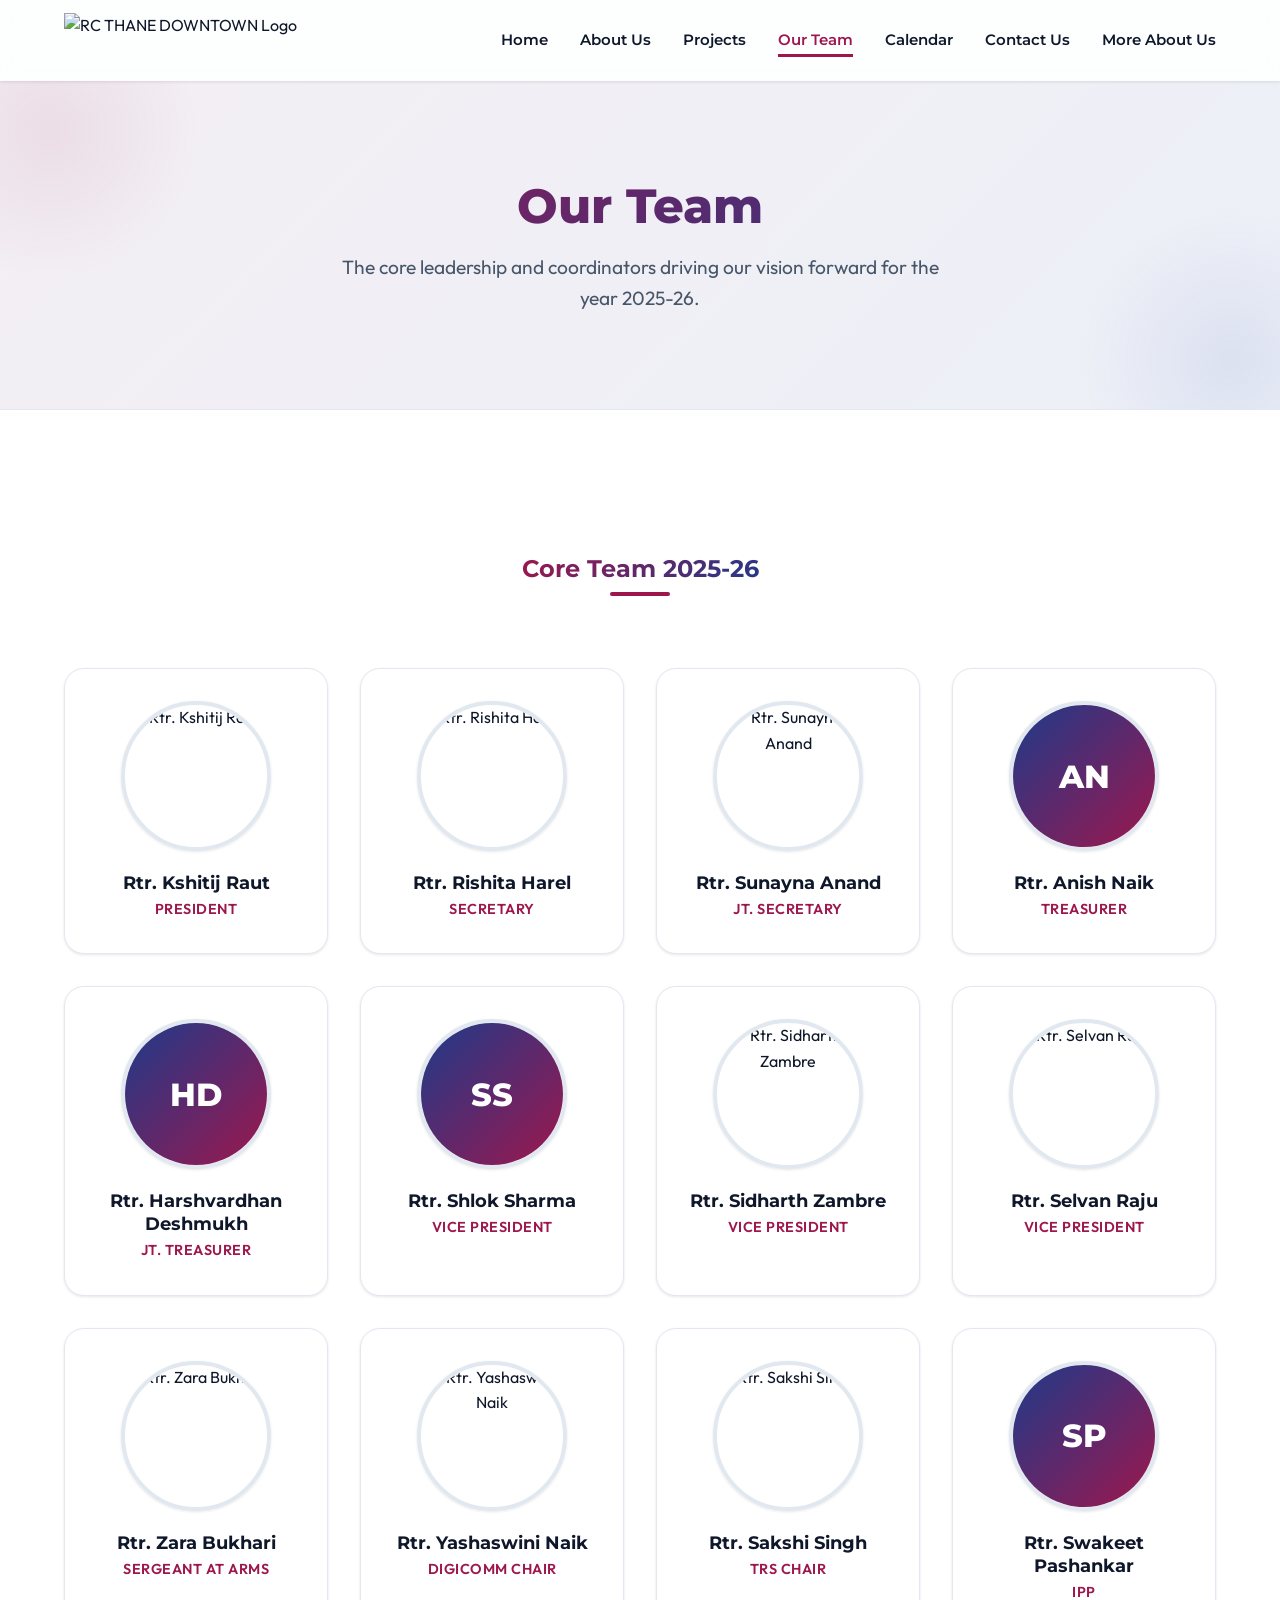
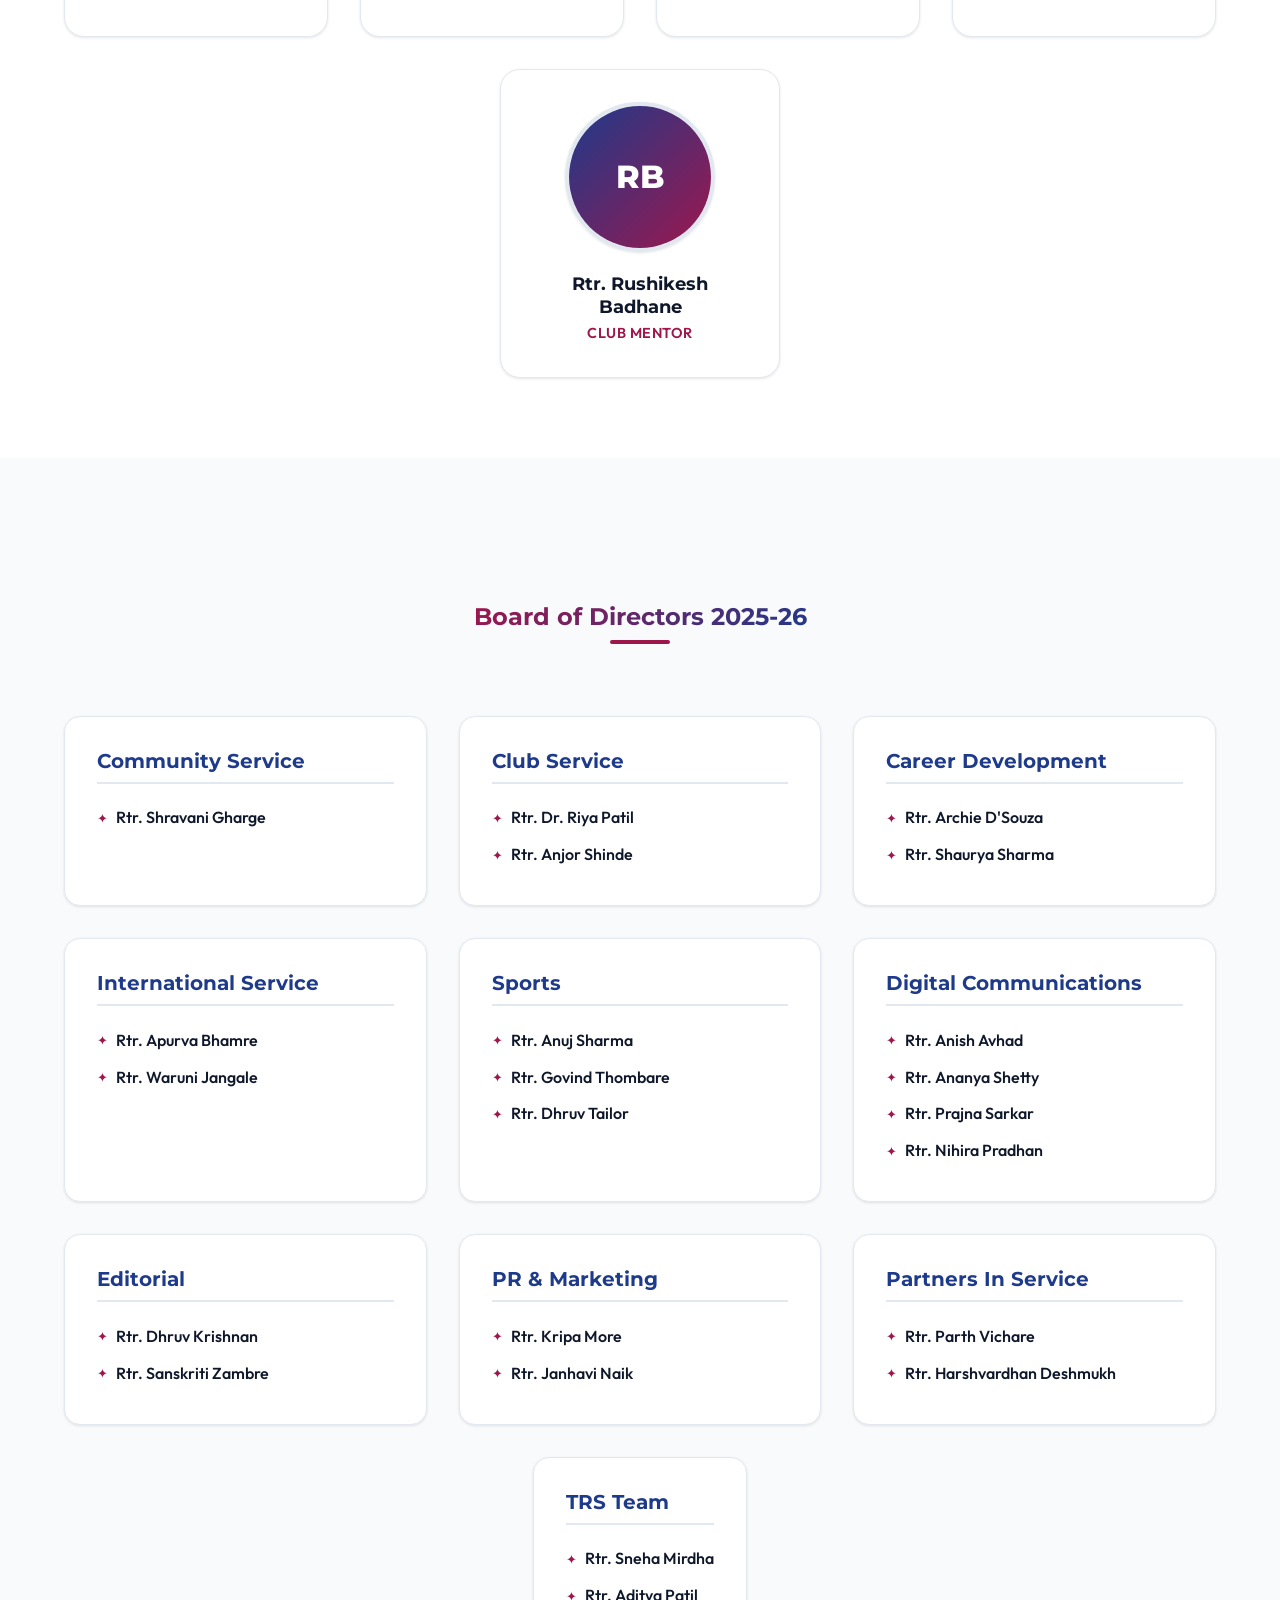
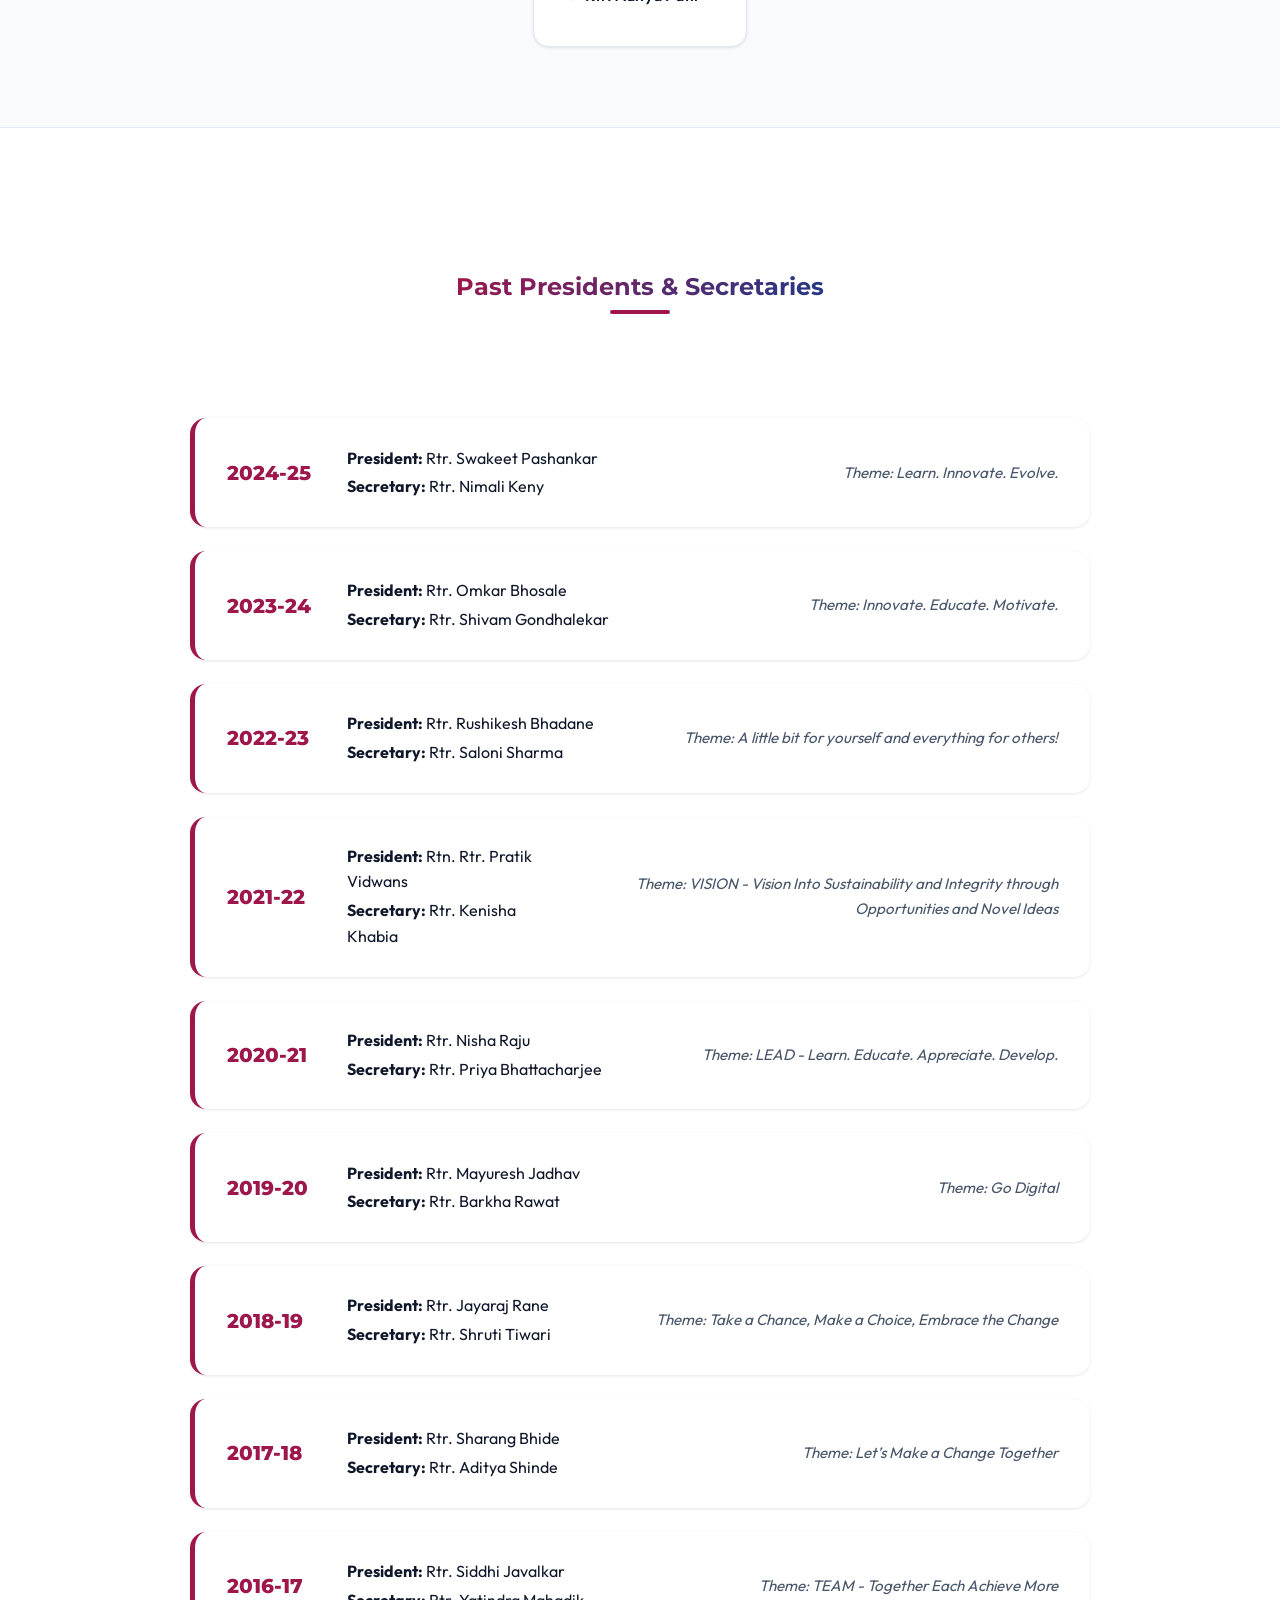
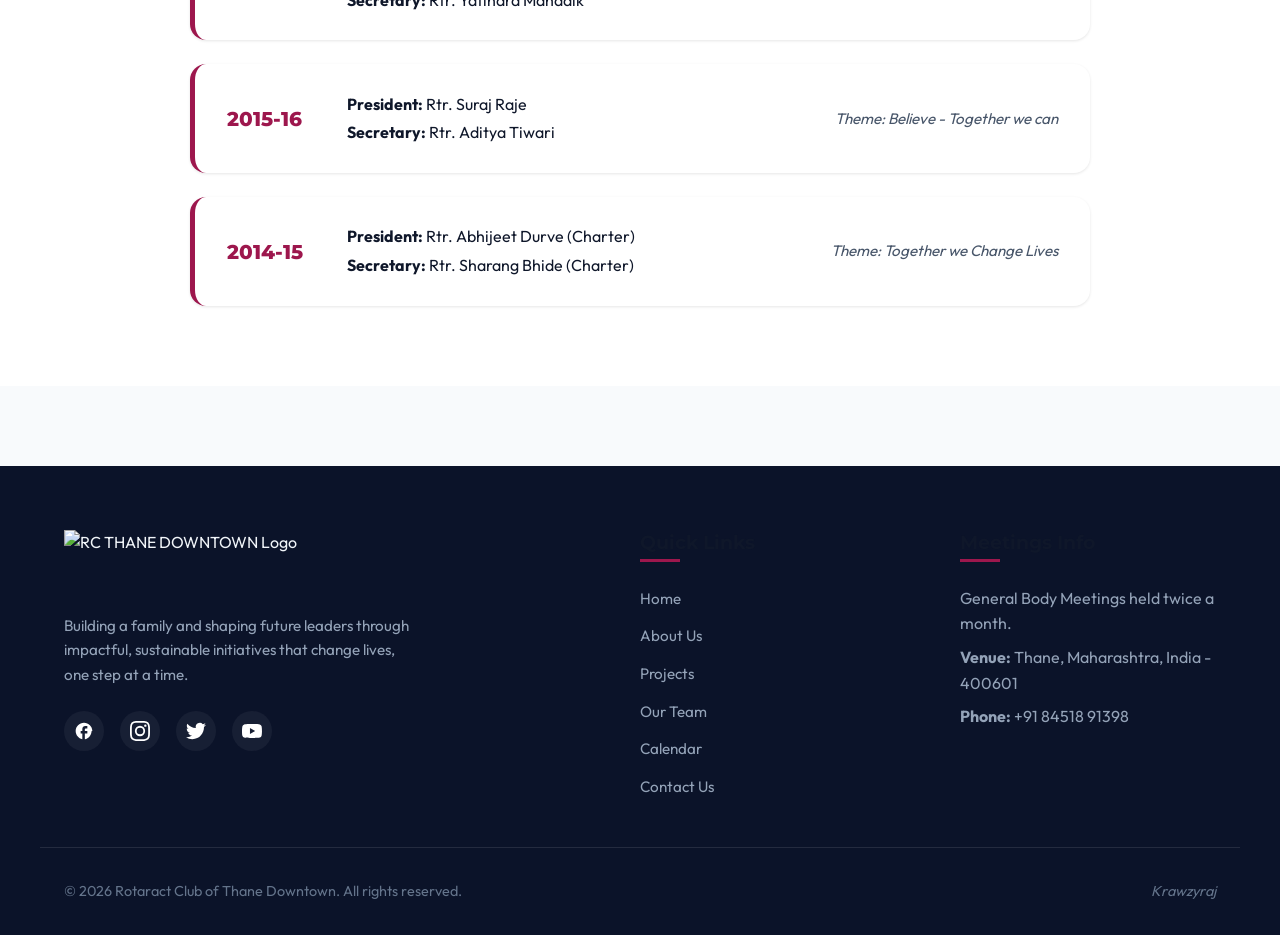
==== our-team.html @ d6aa1a4a "Initial commit - Rotaract Club of Thane Downtown website clone with Netflix Movie Mode" ====
<!DOCTYPE html>
<html lang="en">
<head>
  <meta charset="UTF-8">
  <meta name="viewport" content="width=device-width, initial-scale=1.0">
  <title>RC THANE DOWNTOWN - Our Team</title>
  <meta name="description" content="Meet the leadership, board of directors, and past leaders of the Rotaract Club of Thane Downtown.">
  <link rel="stylesheet" href="style.css">
  <style>
    /* Custom style for fallback initials avatar */
    .avatar-placeholder {
      width: 100%;
      height: 100%;
      display: flex;
      align-items: center;
      justify-content: center;
      background: linear-gradient(135deg, var(--secondary), var(--primary));
      color: white;
      font-family: var(--font-headings);
      font-size: 2rem;
      font-weight: 800;
    }
  </style>
</head>
<body>

  <!-- Page Hero Banner -->
  <section class="page-hero animate-fade">
    <div class="container">
      <h1 class="gradient-text">Our Team</h1>
      <p>The core leadership and coordinators driving our vision forward for the year 2025-26.</p>
    </div>
  </section>

  <!-- Core Team Section -->
  <section class="section-padding" style="background-color: white;">
    <div class="container text-center">
      <h2 class="team-section-title gradient-text">Core Team 2025-26</h2>
      
      <!-- Core Team Grid -->
      <div class="team-grid animate-slide-up" style="margin-top: 2rem;">
        
        <!-- President -->
        <div class="team-card">
          <div class="team-avatar-wrapper">
            <img class="team-avatar" src="https://rc-thanedowntown.weebly.com/uploads/1/1/4/1/114181425/published/img-20240902-wa0023.jpg" alt="Rtr. Kshitij Raut">
          </div>
          <h3>Rtr. Kshitij Raut</h3>
          <div class="team-role">President</div>
        </div>

        <!-- Secretary -->
        <div class="team-card">
          <div class="team-avatar-wrapper">
            <img class="team-avatar" src="https://rc-thanedowntown.weebly.com/uploads/1/1/4/1/114181425/img-20241031-wa0039-2_orig.jpg" alt="Rtr. Rishita Harel">
          </div>
          <h3>Rtr. Rishita Harel</h3>
          <div class="team-role">Secretary</div>
        </div>

        <!-- Jt. Secretary -->
        <div class="team-card">
          <div class="team-avatar-wrapper">
            <img class="team-avatar" src="https://rc-thanedowntown.weebly.com/uploads/1/1/4/1/114181425/published/img-20231017-wa0253.jpg" alt="Rtr. Sunayna Anand">
          </div>
          <h3>Rtr. Sunayna Anand</h3>
          <div class="team-role">Jt. Secretary</div>
        </div>

        <!-- Treasurer -->
        <div class="team-card">
          <div class="team-avatar-wrapper">
            <div class="avatar-placeholder">AN</div>
          </div>
          <h3>Rtr. Anish Naik</h3>
          <div class="team-role">Treasurer</div>
        </div>

        <!-- Jt. Treasurer -->
        <div class="team-card">
          <div class="team-avatar-wrapper">
            <div class="avatar-placeholder">HD</div>
          </div>
          <h3>Rtr. Harshvardhan Deshmukh</h3>
          <div class="team-role">Jt. Treasurer</div>
        </div>

        <!-- Vice President 1 -->
        <div class="team-card">
          <div class="team-avatar-wrapper">
            <div class="avatar-placeholder">SS</div>
          </div>
          <h3>Rtr. Shlok Sharma</h3>
          <div class="team-role">Vice President</div>
        </div>

        <!-- Vice President 2 -->
        <div class="team-card">
          <div class="team-avatar-wrapper">
            <img class="team-avatar" src="https://rc-thanedowntown.weebly.com/uploads/1/1/4/1/114181425/img-9564_orig.jpg" alt="Rtr. Sidharth Zambre">
          </div>
          <h3>Rtr. Sidharth Zambre</h3>
          <div class="team-role">Vice President</div>
        </div>

        <!-- Vice President 3 -->
        <div class="team-card">
          <div class="team-avatar-wrapper">
            <img class="team-avatar" src="https://rc-thanedowntown.weebly.com/uploads/1/1/4/1/114181425/screenshot-2025-08-02-130036_orig.png" alt="Rtr. Selvan Raju">
          </div>
          <h3>Rtr. Selvan Raju</h3>
          <div class="team-role">Vice President</div>
        </div>

        <!-- Sergeant At Arms -->
        <div class="team-card">
          <div class="team-avatar-wrapper">
            <img class="team-avatar" src="https://rc-thanedowntown.weebly.com/uploads/1/1/4/1/114181425/screenshot-20250802-131525-gallery_orig.jpg" alt="Rtr. Zara Bukhari">
          </div>
          <h3>Rtr. Zara Bukhari</h3>
          <div class="team-role">Sergeant At Arms</div>
        </div>

        <!-- DigiCommChair -->
        <div class="team-card">
          <div class="team-avatar-wrapper">
            <img class="team-avatar" src="https://rc-thanedowntown.weebly.com/uploads/1/1/4/1/114181425/img-0219_orig.jpeg" alt="Rtr. Yashaswini Naik">
          </div>
          <h3>Rtr. Yashaswini Naik</h3>
          <div class="team-role">DigiComm Chair</div>
        </div>

        <!-- TRS Chair -->
        <div class="team-card">
          <div class="team-avatar-wrapper">
            <img class="team-avatar" src="https://rc-thanedowntown.weebly.com/uploads/1/1/4/1/114181425/img-20240518-wa0079_orig.jpg" alt="Rtr. Sakshi Singh">
          </div>
          <h3>Rtr. Sakshi Singh</h3>
          <div class="team-role">TRS Chair</div>
        </div>

        <!-- Immediate Past President -->
        <div class="team-card">
          <div class="team-avatar-wrapper">
            <div class="avatar-placeholder">SP</div>
          </div>
          <h3>Rtr. Swakeet Pashankar</h3>
          <div class="team-role">IPP</div>
        </div>

        <!-- Club Mentor -->
        <div class="team-card" style="grid-column: span 4; max-width: 280px; margin: 0 auto;">
          <div class="team-avatar-wrapper">
            <div class="avatar-placeholder">RB</div>
          </div>
          <h3>Rtr. Rushikesh Badhane</h3>
          <div class="team-role">Club Mentor</div>
        </div>

      </div>
    </div>
  </section>

  <!-- Board of Directors Section -->
  <section class="section-padding">
    <div class="container text-center">
      <h2 class="team-section-title gradient-text">Board of Directors 2025-26</h2>
      
      <!-- BOD Grid -->
      <div class="bod-grid animate-slide-up" style="margin-top: 2rem; text-align: left;">
        
        <!-- Community Service -->
        <div class="bod-card">
          <h3>Community Service</h3>
          <div class="bod-member">Rtr. Shravani Gharge</div>
        </div>

        <!-- Club Service -->
        <div class="bod-card">
          <h3>Club Service</h3>
          <div class="bod-member">Rtr. Dr. Riya Patil</div>
          <div class="bod-member">Rtr. Anjor Shinde</div>
        </div>

        <!-- Career Development -->
        <div class="bod-card">
          <h3>Career Development</h3>
          <div class="bod-member">Rtr. Archie D'Souza</div>
          <div class="bod-member">Rtr. Shaurya Sharma</div>
        </div>

        <!-- International Service -->
        <div class="bod-card">
          <h3>International Service</h3>
          <div class="bod-member">Rtr. Apurva Bhamre</div>
          <div class="bod-member">Rtr. Waruni Jangale</div>
        </div>

        <!-- Sports -->
        <div class="bod-card">
          <h3>Sports</h3>
          <div class="bod-member">Rtr. Anuj Sharma</div>
          <div class="bod-member">Rtr. Govind Thombare</div>
          <div class="bod-member">Rtr. Dhruv Tailor</div>
        </div>

        <!-- Digital Communications -->
        <div class="bod-card">
          <h3>Digital Communications</h3>
          <div class="bod-member">Rtr. Anish Avhad</div>
          <div class="bod-member">Rtr. Ananya Shetty</div>
          <div class="bod-member">Rtr. Prajna Sarkar</div>
          <div class="bod-member">Rtr. Nihira Pradhan</div>
        </div>

        <!-- Editorial -->
        <div class="bod-card">
          <h3>Editorial</h3>
          <div class="bod-member">Rtr. Dhruv Krishnan</div>
          <div class="bod-member">Rtr. Sanskriti Zambre</div>
        </div>

        <!-- PR & Marketing -->
        <div class="bod-card">
          <h3>PR & Marketing</h3>
          <div class="bod-member">Rtr. Kripa More</div>
          <div class="bod-member">Rtr. Janhavi Naik</div>
        </div>

        <!-- Partners-In-Service -->
        <div class="bod-card">
          <h3>Partners In Service</h3>
          <div class="bod-member">Rtr. Parth Vichare</div>
          <div class="bod-member">Rtr. Harshvardhan Deshmukh</div>
        </div>

        <!-- TRS -->
        <div class="bod-card" style="grid-column: span 3; max-width: 320px; margin: 0 auto;">
          <h3>TRS Team</h3>
          <div class="bod-member">Rtr. Sneha Mirdha</div>
          <div class="bod-member">Rtr. Aditya Patil</div>
        </div>

      </div>
    </div>
  </section>

  <!-- Past Archive Section -->
  <section class="section-padding" style="background-color: white; border-top: 1px solid var(--border);">
    <div class="container">
      <div class="text-center" style="margin-bottom: 4rem;">
        <h2 class="team-section-title gradient-text">Past Presidents & Secretaries</h2>
      </div>

      <div class="archive-container animate-fade">
        
        <!-- Year 2024-25 -->
        <div class="archive-row">
          <div class="archive-year">2024-25</div>
          <div class="archive-details">
            <div class="archive-names">
              <p><strong>President:</strong> Rtr. Swakeet Pashankar</p>
              <p><strong>Secretary:</strong> Rtr. Nimali Keny</p>
            </div>
            <div class="archive-theme">Theme: Learn. Innovate. Evolve.</div>
          </div>
        </div>

        <!-- Year 2023-24 -->
        <div class="archive-row">
          <div class="archive-year">2023-24</div>
          <div class="archive-details">
            <div class="archive-names">
              <p><strong>President:</strong> Rtr. Omkar Bhosale</p>
              <p><strong>Secretary:</strong> Rtr. Shivam Gondhalekar</p>
            </div>
            <div class="archive-theme">Theme: Innovate. Educate. Motivate.</div>
          </div>
        </div>

        <!-- Year 2022-23 -->
        <div class="archive-row">
          <div class="archive-year">2022-23</div>
          <div class="archive-details">
            <div class="archive-names">
              <p><strong>President:</strong> Rtr. Rushikesh Bhadane</p>
              <p><strong>Secretary:</strong> Rtr. Saloni Sharma</p>
            </div>
            <div class="archive-theme">Theme: A little bit for yourself and everything for others!</div>
          </div>
        </div>

        <!-- Year 2021-22 -->
        <div class="archive-row">
          <div class="archive-year">2021-22</div>
          <div class="archive-details">
            <div class="archive-names">
              <p><strong>President:</strong> Rtn. Rtr. Pratik Vidwans</p>
              <p><strong>Secretary:</strong> Rtr. Kenisha Khabia</p>
            </div>
            <div class="archive-theme">Theme: VISION - Vision Into Sustainability and Integrity through Opportunities and Novel Ideas</div>
          </div>
        </div>

        <!-- Year 2020-21 -->
        <div class="archive-row">
          <div class="archive-year">2020-21</div>
          <div class="archive-details">
            <div class="archive-names">
              <p><strong>President:</strong> Rtr. Nisha Raju</p>
              <p><strong>Secretary:</strong> Rtr. Priya Bhattacharjee</p>
            </div>
            <div class="archive-theme">Theme: LEAD - Learn. Educate. Appreciate. Develop.</div>
          </div>
        </div>

        <!-- Year 2019-20 -->
        <div class="archive-row">
          <div class="archive-year">2019-20</div>
          <div class="archive-details">
            <div class="archive-names">
              <p><strong>President:</strong> Rtr. Mayuresh Jadhav</p>
              <p><strong>Secretary:</strong> Rtr. Barkha Rawat</p>
            </div>
            <div class="archive-theme">Theme: Go Digital</div>
          </div>
        </div>

        <!-- Year 2018-19 -->
        <div class="archive-row">
          <div class="archive-year">2018-19</div>
          <div class="archive-details">
            <div class="archive-names">
              <p><strong>President:</strong> Rtr. Jayaraj Rane</p>
              <p><strong>Secretary:</strong> Rtr. Shruti Tiwari</p>
            </div>
            <div class="archive-theme">Theme: Take a Chance, Make a Choice, Embrace the Change</div>
          </div>
        </div>

        <!-- Year 2017-18 -->
        <div class="archive-row">
          <div class="archive-year">2017-18</div>
          <div class="archive-details">
            <div class="archive-names">
              <p><strong>President:</strong> Rtr. Sharang Bhide</p>
              <p><strong>Secretary:</strong> Rtr. Aditya Shinde</p>
            </div>
            <div class="archive-theme">Theme: Let’s Make a Change Together</div>
          </div>
        </div>

        <!-- Year 2016-17 -->
        <div class="archive-row">
          <div class="archive-year">2016-17</div>
          <div class="archive-details">
            <div class="archive-names">
              <p><strong>President:</strong> Rtr. Siddhi Javalkar</p>
              <p><strong>Secretary:</strong> Rtr. Yatindra Mahadik</p>
            </div>
            <div class="archive-theme">Theme: TEAM - Together Each Achieve More</div>
          </div>
        </div>

        <!-- Year 2015-16 -->
        <div class="archive-row">
          <div class="archive-year">2015-16</div>
          <div class="archive-details">
            <div class="archive-names">
              <p><strong>President:</strong> Rtr. Suraj Raje</p>
              <p><strong>Secretary:</strong> Rtr. Aditya Tiwari</p>
            </div>
            <div class="archive-theme">Theme: Believe - Together we can</div>
          </div>
        </div>

        <!-- Year 2014-15 -->
        <div class="archive-row">
          <div class="archive-year">2014-15</div>
          <div class="archive-details">
            <div class="archive-names">
              <p><strong>President:</strong> Rtr. Abhijeet Durve (Charter)</p>
              <p><strong>Secretary:</strong> Rtr. Sharang Bhide (Charter)</p>
            </div>
            <div class="archive-theme">Theme: Together we Change Lives</div>
          </div>
        </div>

      </div>
    </div>
  </section>

  <!-- Scripts -->
  <script src="shared.js"></script>
  <script src="main.js"></script>
</body>
</html>
---- style.css ----
/* 
   Rotaract Club of Thane Downtown - Shared Style Sheet
   Designed for Visual Excellence & High Interactivity
*/

@import url('https://fonts.googleapis.com/css2?family=Montserrat:wght@400;600;700;800&family=Outfit:wght@300;400;500;600&display=swap');

:root {
  /* Color Palette */
  --primary: #9d174d;       /* Cranberry */
  --primary-hover: #83123d;
  --secondary: #1e3a8a;     /* Midnight Blue */
  --secondary-hover: #172554;
  --accent: #2563eb;        /* Royal Blue */
  --bg-main: #f8fafc;       /* Off white background */
  --bg-card: #ffffff;
  --text-dark: #0f172a;     /* Slate-900 */
  --text-muted: #475569;    /* Slate-600 */
  --text-light: #f1f5f9;    /* Slate-100 */
  --border: #e2e8f0;        /* Slate-200 */
  --shadow-sm: 0 1px 3px rgba(0,0,0,0.1);
  --shadow-md: 0 4px 6px -1px rgba(0,0,0,0.1), 0 2px 4px -1px rgba(0,0,0,0.06);
  --shadow-lg: 0 10px 15px -3px rgba(0,0,0,0.1), 0 4px 6px -2px rgba(0,0,0,0.05);
  --shadow-premium: 0 20px 40px rgba(0, 0, 0, 0.05);
  --glass-bg: rgba(255, 255, 255, 0.7);
  --glass-border: rgba(255, 255, 255, 0.4);
  
  /* Fonts */
  --font-headings: 'Montserrat', sans-serif;
  --font-body: 'Outfit', sans-serif;
  
  /* Animations */
  --transition-fast: 0.2s ease;
  --transition-normal: 0.3s ease;
  --transition-slow: 0.5s cubic-bezier(0.4, 0, 0.2, 1);
  
  /* Container Widths */
  --container-width: 1200px;
}

/* Base Styles */
* {
  box-sizing: border-box;
  margin: 0;
  padding: 0;
}

html {
  scroll-behavior: smooth;
}

body {
  font-family: var(--font-body);
  background-color: var(--bg-main);
  color: var(--text-dark);
  line-height: 1.6;
  font-size: 1rem;
  overflow-x: hidden;
}

h1, h2, h3, h4, h5, h6 {
  font-family: var(--font-headings);
  font-weight: 700;
  line-height: 1.25;
  color: var(--text-dark);
}

a {
  color: inherit;
  text-decoration: none;
  transition: var(--transition-fast);
}

img {
  max-width: 100%;
  height: auto;
  display: block;
}

ul {
  list-style: none;
}

/* Animations */
@keyframes fadeIn {
  from { opacity: 0; }
  to { opacity: 1; }
}

@keyframes slideUp {
  from { opacity: 0; transform: translateY(30px); }
  to { opacity: 1; transform: translateY(0); }
}

@keyframes scaleUp {
  from { opacity: 0; transform: scale(0.95); }
  to { opacity: 1; transform: scale(1); }
}

.animate-fade {
  animation: fadeIn var(--transition-slow) forwards;
}

.animate-slide-up {
  animation: slideUp var(--transition-slow) forwards;
}

.animate-scale {
  animation: scaleUp var(--transition-slow) forwards;
}

/* Layout Utilities */
.container {
  width: 100%;
  max-width: var(--container-width);
  margin: 0 auto;
  padding: 0 1.5rem;
}

.section-padding {
  padding: 5rem 0;
}

.text-center {
  text-align: center;
}

.text-muted {
  color: var(--text-muted);
}

.gradient-text {
  background: linear-gradient(135deg, var(--primary), var(--secondary));
  -webkit-background-clip: text;
  -webkit-text-fill-color: transparent;
}

/* Shared Header Layout */
.header-nav {
  position: fixed;
  top: 0;
  left: 0;
  width: 100%;
  z-index: 1000;
  background-color: var(--glass-bg);
  backdrop-filter: blur(12px);
  -webkit-backdrop-filter: blur(12px);
  border-bottom: 1px solid var(--glass-border);
  box-shadow: var(--shadow-sm);
  transition: var(--transition-normal);
}

.header-nav.scrolled {
  background-color: rgba(255, 255, 255, 0.95);
  box-shadow: var(--shadow-md);
  padding: 0.5rem 0;
}

.nav-container {
  display: flex;
  align-items: center;
  justify-content: space-between;
  height: 80px;
}

.logo img {
  height: 55px;
  width: auto;
  transition: var(--transition-normal);
}

.nav-menu {
  display: flex;
  gap: 2rem;
}

.nav-item a {
  font-family: var(--font-headings);
  font-weight: 600;
  font-size: 0.95rem;
  color: var(--text-dark);
  position: relative;
  padding: 0.5rem 0;
}

.nav-item a::after {
  content: '';
  position: absolute;
  bottom: 0;
  left: 0;
  width: 0;
  height: 3px;
  background-color: var(--primary);
  transition: var(--transition-normal);
}

.nav-item.active a::after,
.nav-item a:hover::after {
  width: 100%;
}

.nav-item.active a {
  color: var(--primary);
}

.hamburger {
  display: none;
  cursor: pointer;
  background: none;
  border: none;
}

.hamburger span {
  display: block;
  width: 25px;
  height: 3px;
  background-color: var(--text-dark);
  margin: 5px 0;
  transition: var(--transition-normal);
}

/* Mobile Nav Drawer */
.mobile-drawer {
  position: fixed;
  top: 0;
  right: -100%;
  width: 80%;
  max-width: 350px;
  height: 100vh;
  background-color: var(--bg-card);
  box-shadow: -5px 0 25px rgba(0, 0, 0, 0.15);
  z-index: 2000;
  transition: var(--transition-slow);
  padding: 3rem 2rem;
  display: flex;
  flex-direction: column;
  gap: 2.5rem;
}

.mobile-drawer.open {
  right: 0;
}

.drawer-close {
  align-self: flex-end;
  background: none;
  border: none;
  font-size: 2rem;
  cursor: pointer;
  color: var(--text-dark);
}

.mobile-nav-menu {
  display: flex;
  flex-direction: column;
  gap: 1.5rem;
}

.mobile-nav-item a {
  font-family: var(--font-headings);
  font-size: 1.25rem;
  font-weight: 700;
  color: var(--text-dark);
  display: block;
  border-left: 4px solid transparent;
  padding-left: 0.5rem;
}

.mobile-nav-item.active a,
.mobile-nav-item a:hover {
  color: var(--primary);
  border-left-color: var(--primary);
}

.drawer-overlay {
  position: fixed;
  top: 0;
  left: 0;
  width: 100vw;
  height: 100vh;
  background-color: rgba(0,0,0,0.5);
  z-index: 1500;
  opacity: 0;
  visibility: hidden;
  transition: var(--transition-normal);
  backdrop-filter: blur(4px);
}

.drawer-overlay.visible {
  opacity: 1;
  visibility: visible;
}

/* Premium Hero Slideshow on Home */
.hero-slider-container {
  margin-top: 80px;
  position: relative;
  height: 70vh;
  min-height: 500px;
  overflow: hidden;
  background-color: #000;
  border-radius: 0 0 2rem 2rem;
}

.slides-wrapper {
  width: 100%;
  height: 100%;
  position: relative;
}

.slide {
  position: absolute;
  top: 0;
  left: 0;
  width: 100%;
  height: 100%;
  opacity: 0;
  transition: opacity 1.2s ease-in-out;
  z-index: 1;
}

.slide.active {
  opacity: 1;
  z-index: 2;
}

.slide-img {
  width: 100%;
  height: 100%;
  object-fit: cover;
  filter: brightness(0.65);
}

.slide-content {
  position: absolute;
  bottom: 10%;
  left: 5%;
  right: 5%;
  color: #fff;
  z-index: 3;
  text-align: center;
  max-width: 800px;
  margin: 0 auto;
  transform: translateY(30px);
  opacity: 0;
  transition: transform 0.8s ease, opacity 0.8s ease;
  transition-delay: 0.4s;
}

.slide.active .slide-content {
  transform: translateY(0);
  opacity: 1;
}

.slide-content h2 {
  font-size: 2.2rem;
  font-weight: 800;
  margin-bottom: 1rem;
  color: #fff;
  text-shadow: 0 2px 10px rgba(0,0,0,0.4);
}

.slider-nav {
  position: absolute;
  bottom: 2rem;
  left: 50%;
  transform: translateX(-50%);
  z-index: 5;
  display: flex;
  gap: 0.75rem;
}

.slider-dot {
  width: 12px;
  height: 12px;
  border-radius: 50%;
  background-color: rgba(255,255,255,0.4);
  border: none;
  cursor: pointer;
  transition: var(--transition-normal);
}

.slider-dot.active {
  background-color: var(--primary);
  width: 30px;
  border-radius: 10px;
}

.slider-arrow {
  position: absolute;
  top: 50%;
  transform: translateY(-50%);
  z-index: 5;
  background-color: rgba(255,255,255,0.15);
  backdrop-filter: blur(5px);
  border: 1px solid rgba(255,255,255,0.25);
  color: white;
  width: 50px;
  height: 50px;
  border-radius: 50%;
  cursor: pointer;
  display: flex;
  align-items: center;
  justify-content: center;
  font-size: 1.25rem;
  transition: var(--transition-normal);
}

.slider-arrow:hover {
  background-color: var(--primary);
  border-color: var(--primary);
}

.slider-arrow-prev {
  left: 1.5rem;
}

.slider-arrow-next {
  right: 1.5rem;
}

/* Premium Page Header Hero */
.page-hero {
  margin-top: 80px;
  background: linear-gradient(135deg, rgba(157, 23, 77, 0.05), rgba(30, 58, 170, 0.05));
  padding: 6rem 0;
  text-align: center;
  border-bottom: 1px solid var(--border);
  position: relative;
  overflow: hidden;
}

.page-hero::before {
  content: '';
  position: absolute;
  width: 300px;
  height: 300px;
  background: radial-gradient(circle, rgba(157, 23, 77, 0.08) 0%, transparent 70%);
  top: -100px;
  left: -100px;
}

.page-hero::after {
  content: '';
  position: absolute;
  width: 300px;
  height: 300px;
  background: radial-gradient(circle, rgba(30, 58, 170, 0.08) 0%, transparent 70%);
  bottom: -100px;
  right: -100px;
}

.page-hero h1 {
  font-size: 3rem;
  font-weight: 800;
  margin-bottom: 1rem;
}

.page-hero p {
  font-size: 1.2rem;
  max-width: 600px;
  margin: 0 auto;
  color: var(--text-muted);
}

/* Premium Buttons */
.btn {
  display: inline-flex;
  align-items: center;
  justify-content: center;
  padding: 0.85rem 2rem;
  font-family: var(--font-headings);
  font-weight: 700;
  font-size: 0.95rem;
  border-radius: 50px;
  cursor: pointer;
  transition: var(--transition-normal);
  border: none;
  box-shadow: var(--shadow-sm);
}

.btn-primary {
  background-color: var(--primary);
  color: white;
}

.btn-primary:hover {
  background-color: var(--primary-hover);
  transform: translateY(-2px);
  box-shadow: var(--shadow-md);
}

.btn-secondary {
  background-color: var(--secondary);
  color: white;
}

.btn-secondary:hover {
  background-color: var(--secondary-hover);
  transform: translateY(-2px);
  box-shadow: var(--shadow-md);
}

.btn-outline {
  background-color: transparent;
  border: 2px solid var(--primary);
  color: var(--primary);
}

.btn-outline:hover {
  background-color: var(--primary);
  color: white;
  transform: translateY(-2px);
}

/* Cards & Elements */
.card {
  background-color: var(--bg-card);
  border-radius: 1.25rem;
  padding: 2.5rem;
  box-shadow: var(--shadow-premium);
  border: 1px solid var(--border);
  transition: var(--transition-normal);
}

.card:hover {
  transform: translateY(-5px);
  box-shadow: 0 25px 50px -12px rgba(0, 0, 0, 0.08);
}

.grid-2 {
  display: grid;
  grid-template-columns: repeat(2, 1fr);
  gap: 2.5rem;
}

.grid-3 {
  display: grid;
  grid-template-columns: repeat(3, 1fr);
  gap: 2.5rem;
}

.grid-4 {
  display: grid;
  grid-template-columns: repeat(4, 1fr);
  gap: 2rem;
}

/* Stats Section with Animations */
.stats-banner {
  background: linear-gradient(135deg, var(--secondary), var(--primary));
  color: white;
  padding: 5rem 0;
  border-radius: 2rem;
  box-shadow: var(--shadow-lg);
  margin-top: -3rem;
  position: relative;
  z-index: 10;
}

.stats-grid {
  display: grid;
  grid-template-columns: repeat(3, 1fr);
  gap: 3rem;
}

.stat-item {
  text-align: center;
}

.stat-num {
  font-family: var(--font-headings);
  font-size: 4rem;
  font-weight: 800;
  line-height: 1;
  margin-bottom: 0.5rem;
}

.stat-label {
  font-size: 1.1rem;
  font-weight: 500;
  opacity: 0.9;
  letter-spacing: 1px;
}

/* Core Values (About Us) */
.values-grid {
  display: grid;
  grid-template-columns: repeat(2, 1fr);
  gap: 2.5rem;
  margin-top: 3rem;
}

.value-card {
  padding: 3rem;
  position: relative;
  overflow: hidden;
}

.value-card::before {
  content: '';
  position: absolute;
  top: 0;
  left: 0;
  width: 4px;
  height: 100%;
  background: linear-gradient(to bottom, var(--primary), var(--secondary));
}

.value-card h3 {
  font-size: 1.6rem;
  margin-bottom: 1rem;
  display: flex;
  align-items: center;
  gap: 0.75rem;
}

/* Initiatives (Projects) */
.project-card {
  display: flex;
  flex-direction: column;
  height: 100%;
}

.project-img-wrapper {
  position: relative;
  border-radius: 1rem;
  overflow: hidden;
  height: 250px;
  margin-bottom: 1.5rem;
  box-shadow: var(--shadow-md);
}

.project-img {
  width: 100%;
  height: 100%;
  object-fit: cover;
  transition: var(--transition-slow);
}

.project-card:hover .project-img {
  transform: scale(1.08);
}

.project-card h3 {
  font-size: 1.5rem;
  margin-bottom: 0.75rem;
  color: var(--secondary);
}

/* Team Grids */
.team-section-title {
  margin-top: 4rem;
  margin-bottom: 2.5rem;
  position: relative;
  display: inline-block;
  padding-bottom: 0.75rem;
}

.team-section-title::after {
  content: '';
  position: absolute;
  bottom: 0;
  left: 50%;
  transform: translateX(-50%);
  width: 60px;
  height: 4px;
  background-color: var(--primary);
  border-radius: 2px;
}

.team-grid {
  display: grid;
  grid-template-columns: repeat(4, 1fr);
  gap: 2rem;
}

.team-card {
  text-align: center;
  background: white;
  padding: 2rem;
  border-radius: 1.25rem;
  border: 1px solid var(--border);
  box-shadow: var(--shadow-sm);
  transition: var(--transition-normal);
}

.team-card:hover {
  transform: translateY(-5px);
  box-shadow: var(--shadow-md);
  border-color: var(--primary);
}

.team-avatar-wrapper {
  width: 150px;
  height: 150px;
  border-radius: 50%;
  overflow: hidden;
  margin: 0 auto 1.25rem auto;
  border: 4px solid var(--border);
  box-shadow: var(--shadow-sm);
  transition: var(--transition-normal);
}

.team-card:hover .team-avatar-wrapper {
  border-color: var(--primary);
}

.team-avatar {
  width: 100%;
  height: 100%;
  object-fit: cover;
}

.team-card h3 {
  font-size: 1.15rem;
  font-weight: 700;
  margin-bottom: 0.25rem;
}

.team-role {
  font-size: 0.9rem;
  font-weight: 600;
  color: var(--primary);
  text-transform: uppercase;
  letter-spacing: 0.5px;
}

/* Board of Directors */
.bod-grid {
  display: grid;
  grid-template-columns: repeat(3, 1fr);
  gap: 2rem;
}

.bod-card {
  background: white;
  border-radius: 1rem;
  padding: 2rem;
  border: 1px solid var(--border);
  box-shadow: var(--shadow-sm);
}

.bod-card h3 {
  font-size: 1.25rem;
  color: var(--secondary);
  border-bottom: 2px solid var(--border);
  padding-bottom: 0.5rem;
  margin-bottom: 1rem;
}

.bod-member {
  padding: 0.35rem 0;
  font-weight: 550;
  display: flex;
  align-items: center;
  gap: 0.5rem;
}

.bod-member::before {
  content: '✦';
  color: var(--primary);
  font-size: 0.8rem;
}

/* Past Archive timeline */
.archive-container {
  max-width: 900px;
  margin: 0 auto;
  display: flex;
  flex-direction: column;
  gap: 1.5rem;
}

.archive-row {
  background: white;
  border-radius: 1rem;
  padding: 1.5rem 2rem;
  display: grid;
  grid-template-columns: 120px 1fr;
  align-items: center;
  border-left: 5px solid var(--primary);
  box-shadow: var(--shadow-sm);
  transition: var(--transition-normal);
}

.archive-row:hover {
  transform: translateX(5px);
  box-shadow: var(--shadow-md);
}

.archive-year {
  font-family: var(--font-headings);
  font-size: 1.25rem;
  font-weight: 800;
  color: var(--primary);
}

.archive-details {
  display: flex;
  justify-content: space-between;
  gap: 2rem;
}

.archive-names p {
  margin: 0.2rem 0;
}

.archive-theme {
  font-style: italic;
  font-size: 0.95rem;
  color: var(--text-muted);
  text-align: right;
  align-self: center;
}

/* Calendar page styling */
.calendar-wrapper {
  max-width: 900px;
  margin: 0 auto;
  background: white;
  padding: 1.5rem;
  border-radius: 1.5rem;
  border: 1px solid var(--border);
  box-shadow: var(--shadow-lg);
  overflow: hidden;
}

.iframe-container {
  position: relative;
  padding-bottom: 75%;
  height: 0;
  overflow: hidden;
}

.iframe-container iframe {
  position: absolute;
  top: 0;
  left: 0;
  width: 100%;
  height: 100%;
  border: 0;
}

/* FAQ Accordions */
.faq-container {
  max-width: 800px;
  margin: 0 auto;
  display: flex;
  flex-direction: column;
  gap: 1rem;
}

.faq-item {
  background: white;
  border-radius: 1rem;
  border: 1px solid var(--border);
  overflow: hidden;
  box-shadow: var(--shadow-sm);
  transition: var(--transition-normal);
}

.faq-header {
  padding: 1.5rem 2rem;
  display: flex;
  justify-content: space-between;
  align-items: center;
  cursor: pointer;
  font-family: var(--font-headings);
  font-weight: 700;
  font-size: 1.1rem;
}

.faq-header:hover {
  background-color: rgba(157, 23, 77, 0.02);
}

.faq-icon {
  font-size: 1.5rem;
  transition: var(--transition-normal);
  color: var(--primary);
  font-weight: bold;
}

.faq-item.active .faq-icon {
  transform: rotate(45deg);
}

.faq-body {
  max-height: 0;
  overflow: hidden;
  transition: max-height 0.4s cubic-bezier(0, 1, 0, 1);
  padding: 0 2rem;
}

.faq-item.active .faq-body {
  max-height: 1000px;
  padding-bottom: 1.5rem;
  transition: max-height 0.8s ease-in-out;
}

.faq-body p {
  color: var(--text-muted);
}

/* Photo Gallery on Contact */
.gallery-grid {
  display: grid;
  grid-template-columns: repeat(3, 1fr);
  gap: 1.5rem;
  margin-top: 3rem;
}

.gallery-item {
  position: relative;
  border-radius: 1rem;
  overflow: hidden;
  aspect-ratio: 1;
  box-shadow: var(--shadow-sm);
  cursor: pointer;
}

.gallery-item img {
  width: 100%;
  height: 100%;
  object-fit: cover;
  transition: var(--transition-slow);
}

.gallery-overlay {
  position: absolute;
  top: 0;
  left: 0;
  width: 100%;
  height: 100%;
  background: rgba(157, 23, 77, 0.4);
  display: flex;
  align-items: center;
  justify-content: center;
  opacity: 0;
  transition: var(--transition-normal);
}

.gallery-overlay span {
  color: white;
  font-size: 2rem;
  transform: scale(0.8);
  transition: var(--transition-normal);
}

.gallery-item:hover img {
  transform: scale(1.08);
}

.gallery-item:hover .gallery-overlay {
  opacity: 1;
}

.gallery-item:hover .gallery-overlay span {
  transform: scale(1);
}

/* Lightbox Modal */
.lightbox {
  position: fixed;
  top: 0;
  left: 0;
  width: 100%;
  height: 100%;
  background-color: rgba(0,0,0,0.9);
  z-index: 3000;
  display: flex;
  align-items: center;
  justify-content: center;
  opacity: 0;
  visibility: hidden;
  transition: var(--transition-normal);
  padding: 2rem;
}

.lightbox.open {
  opacity: 1;
  visibility: visible;
}

.lightbox-content {
  max-width: 90%;
  max-height: 80vh;
  object-fit: contain;
  border-radius: 0.5rem;
  box-shadow: 0 10px 30px rgba(0,0,0,0.5);
  transform: scale(0.95);
  transition: var(--transition-normal);
}

.lightbox.open .lightbox-content {
  transform: scale(1);
}

.lightbox-close {
  position: absolute;
  top: 2rem;
  right: 2rem;
  color: white;
  font-size: 2.5rem;
  cursor: pointer;
  background: none;
  border: none;
}

/* Forms (Contact Page) */
.contact-layout {
  display: grid;
  grid-template-columns: 1fr 1.2fr;
  gap: 3rem;
}

.contact-info {
  display: flex;
  flex-direction: column;
  gap: 2rem;
}

.contact-info-item {
  display: flex;
  align-items: flex-start;
  gap: 1rem;
}

.contact-info-icon {
  background: rgba(157, 23, 77, 0.1);
  color: var(--primary);
  width: 45px;
  height: 45px;
  border-radius: 50%;
  display: flex;
  align-items: center;
  justify-content: center;
  font-weight: bold;
}

.contact-info-text h3 {
  font-size: 1.1rem;
  margin-bottom: 0.25rem;
}

.contact-info-text p {
  color: var(--text-muted);
}

.form-group {
  margin-bottom: 1.5rem;
}

.form-group label {
  display: block;
  font-family: var(--font-headings);
  font-weight: 700;
  font-size: 0.9rem;
  margin-bottom: 0.5rem;
}

.form-control {
  width: 100%;
  padding: 0.75rem 1rem;
  font-family: var(--font-body);
  border: 1px solid var(--border);
  border-radius: 0.5rem;
  background-color: var(--bg-main);
  transition: var(--transition-fast);
}

.form-control:focus {
  outline: none;
  border-color: var(--primary);
  box-shadow: 0 0 0 3px rgba(157, 23, 77, 0.1);
  background-color: #fff;
}

textarea.form-control {
  min-height: 120px;
  resize: vertical;
}

.form-message {
  margin-top: 1rem;
  padding: 1rem;
  border-radius: 0.5rem;
  font-weight: 600;
  display: none;
}

.form-message.success {
  background-color: #d1fae5;
  color: #065f46;
  border: 1px solid #a7f3d0;
  display: block;
}

.map-card {
  border-radius: 1.25rem;
  overflow: hidden;
  box-shadow: var(--shadow-sm);
  border: 1px solid var(--border);
}

/* Footer Layout */
footer {
  background-color: #0b1329;
  color: var(--text-light);
  padding: 4rem 0 2rem 0;
  margin-top: 5rem;
}

.footer-grid {
  display: grid;
  grid-template-columns: 2fr 1fr 1fr;
  gap: 4rem;
  margin-bottom: 3rem;
}

.footer-logo {
  height: 60px;
  width: auto;
  margin-bottom: 1.5rem;
}

.footer-about p {
  color: #94a3b8;
  max-width: 350px;
  font-size: 0.95rem;
}

.footer-links h3,
.footer-contact h3 {
  font-size: 1.2rem;
  margin-bottom: 1.5rem;
  position: relative;
  padding-bottom: 0.5rem;
}

.footer-links h3::after,
.footer-contact h3::after {
  content: '';
  position: absolute;
  bottom: 0;
  left: 0;
  width: 40px;
  height: 3px;
  background-color: var(--primary);
}

.footer-links ul {
  display: flex;
  flex-direction: column;
  gap: 0.75rem;
}

.footer-links a {
  color: #94a3b8;
  font-size: 0.95rem;
}

.footer-links a:hover {
  color: white;
  padding-left: 5px;
}

.footer-socials {
  display: flex;
  gap: 1rem;
  margin-top: 1.5rem;
}

.social-icon {
  width: 40px;
  height: 40px;
  border-radius: 50%;
  background-color: rgba(255,255,255,0.05);
  display: flex;
  align-items: center;
  justify-content: center;
  transition: var(--transition-normal);
  color: white;
}

.social-icon:hover {
  background-color: var(--primary);
  transform: translateY(-3px);
}

.footer-bottom {
  border-top: 1px solid rgba(255,255,255,0.1);
  padding-top: 2rem;
  display: flex;
  justify-content: space-between;
  align-items: center;
  font-size: 0.9rem;
  color: #64748b;
}

.weebly-ref {
  font-style: italic;
}

/* Responsiveness */
@media (max-width: 1024px) {
  .grid-4 {
    grid-template-columns: repeat(2, 1fr);
  }
  .team-grid {
    grid-template-columns: repeat(3, 1fr);
  }
}

@media (max-width: 768px) {
  .hamburger {
    display: block;
  }
  
  .nav-menu {
    display: none;
  }
  
  .grid-2, .grid-3, .grid-4, .bod-grid, .stats-grid, .values-grid {
    grid-template-columns: 1fr;
    gap: 2rem;
  }
  
  .team-grid {
    grid-template-columns: repeat(2, 1fr);
  }
  
  .gallery-grid {
    grid-template-columns: repeat(2, 1fr);
  }
  
  .footer-grid {
    grid-template-columns: 1fr;
    gap: 3rem;
  }
  
  .contact-layout {
    grid-template-columns: 1fr;
  }
  
  .archive-row {
    grid-template-columns: 1fr;
    gap: 1rem;
  }
  
  .archive-theme {
    text-align: left;
  }
  
  .archive-details {
    flex-direction: column;
    gap: 0.5rem;
  }
  
  .page-hero h1 {
    font-size: 2.25rem;
  }
  
  .hero-slider-container {
    height: 55vh;
  }
  
  .slide-content h2 {
    font-size: 1.5rem;
  }
  
  .stats-banner {
    margin-top: -1rem;
    padding: 3rem 0;
  }
  
  .stat-num {
    font-size: 3rem;
  }
  
  .footer-bottom {
    flex-direction: column;
    gap: 1rem;
    text-align: center;
  }
}

@media (max-width: 480px) {
  .team-grid {
    grid-template-columns: 1fr;
  }
  .gallery-grid {
    grid-template-columns: 1fr;
  }
}

/* 
   =========================================
   NETFLIX MOVIE MODE STYLING 
   =========================================
*/

/* Custom variables for Netflix theme */
:root {
  --netflix-red: #e50914;
  --netflix-black: #141414;
  --netflix-grey: #181818;
  --netflix-text: #e5e5e5;
  --netflix-white: #ffffff;
}

/* Netflix Page container */
.netflix-body {
  background-color: var(--netflix-black) !important;
  color: var(--netflix-text) !important;
  font-family: 'Montserrat', sans-serif;
  overflow-x: hidden;
}

/* Force headings color in dark mode */
.netflix-body h1, 
.netflix-body h2, 
.netflix-body h3, 
.netflix-body h4 {
  color: var(--netflix-white) !important;
}

/* Netflix Header Layout */
.netflix-header-nav {
  position: fixed;
  top: 0;
  left: 0;
  width: 100%;
  height: 68px;
  background-image: linear-gradient(to bottom, rgba(0,0,0,0.8) 0%, rgba(0,0,0,0) 100%);
  display: flex;
  align-items: center;
  z-index: 1000;
  transition: background-color 0.5s ease;
  padding: 0 4%;
}

.netflix-header-nav.scrolled {
  background-color: #141414 !important;
  box-shadow: 0 4px 10px rgba(0,0,0,0.5);
}

.netflix-nav-container {
  display: flex;
  align-items: center;
  justify-content: space-between;
  width: 100%;
}

.netflix-nav-left {
  display: flex;
  align-items: center;
  gap: 2.5rem;
}

.netflix-logo {
  font-family: 'Montserrat', sans-serif;
  font-weight: 900;
  font-size: 1.8rem;
  color: var(--netflix-red) !important;
  letter-spacing: -2px;
  text-transform: uppercase;
}

.netflix-menu {
  display: flex;
  gap: 1.25rem;
}

.netflix-menu-item a {
  font-size: 0.85rem;
  font-weight: 500;
  color: #e5e5e5;
  transition: color 0.3s ease;
}

.netflix-menu-item a:hover {
  color: #b3b3b3;
}

.netflix-menu-item.active a {
  color: white;
  font-weight: 700;
}

.netflix-nav-right {
  display: flex;
  align-items: center;
  gap: 1.5rem;
  font-size: 1.1rem;
}

.netflix-profile-icon {
  width: 32px;
  height: 32px;
  border-radius: 4px;
  background-color: var(--netflix-red);
  color: white;
  display: flex;
  align-items: center;
  justify-content: center;
  font-weight: 800;
  font-size: 0.9rem;
}

/* Netflix Billboard (Hero cover) */
.billboard-hero {
  position: relative;
  height: 85vh;
  width: 100%;
  background-size: cover;
  background-position: center center;
  display: flex;
  align-items: center;
  padding: 0 4%;
  overflow: hidden;
}

.billboard-hero::before {
  content: '';
  position: absolute;
  top: 0;
  left: 0;
  width: 100%;
  height: 100%;
  background: linear-gradient(77deg, rgba(0,0,0,0.8), transparent 85%), 
              linear-gradient(to top, var(--netflix-black), transparent 25%);
  z-index: 1;
}

.billboard-content {
  position: relative;
  z-index: 2;
  max-width: 650px;
  display: flex;
  flex-direction: column;
  gap: 1.2rem;
  margin-top: 50px;
  animation: slideUp 0.8s ease forwards;
}

.billboard-category {
  font-size: 0.95rem;
  font-weight: 700;
  letter-spacing: 2px;
  color: #aaa;
  text-transform: uppercase;
}

.billboard-title {
  font-size: 4rem;
  font-weight: 800;
  line-height: 1.1;
  text-shadow: 2px 2px 10px rgba(0,0,0,0.8);
}

.billboard-desc {
  font-size: 1.1rem;
  line-height: 1.5;
  color: #fff;
  text-shadow: 1px 1px 8px rgba(0,0,0,0.8);
}

.billboard-btn-group {
  display: flex;
  gap: 1rem;
  margin-top: 1rem;
}

.netflix-btn {
  display: inline-flex;
  align-items: center;
  justify-content: center;
  gap: 0.75rem;
  padding: 0.75rem 2rem;
  font-size: 1.1rem;
  font-weight: 700;
  border-radius: 4px;
  border: none;
  cursor: pointer;
  transition: opacity 0.2s ease, transform 0.2s ease;
}

.netflix-btn:hover {
  opacity: 0.85;
  transform: scale(1.02);
}

.netflix-btn-play {
  background-color: var(--netflix-white);
  color: var(--netflix-black);
}

.netflix-btn-info {
  background-color: rgba(109, 109, 110, 0.7);
  color: var(--netflix-white);
}

/* Billboard Age Badge */
.billboard-badge {
  position: absolute;
  right: 0;
  bottom: 25%;
  z-index: 2;
  background-color: rgba(51, 51, 51, 0.6);
  padding: 0.5rem 2rem 0.5rem 1rem;
  border-left: 3px solid #dcdcdc;
  font-weight: 600;
  font-size: 1rem;
}

/* Movie rows sliders */
.movie-rows-container {
  padding: 2rem 4% 5rem 4%;
  background-color: var(--netflix-black);
  position: relative;
  z-index: 5;
  margin-top: -3rem;
}

.movie-row {
  margin-bottom: 3.5rem;
  position: relative;
}

.movie-row-title {
  font-size: 1.4rem;
  font-weight: 700;
  margin-bottom: 1rem;
  padding-left: 0.25rem;
}

.movie-row-wrapper {
  position: relative;
  display: flex;
  align-items: center;
}

.movie-cards-container {
  display: flex;
  gap: 0.5rem;
  overflow-x: auto;
  scroll-behavior: smooth;
  padding: 1rem 0.25rem 2rem 0.25rem;
  width: 100%;
}

/* Hide scrollbar for Chrome, Safari and Opera */
.movie-cards-container::-webkit-scrollbar {
  display: none;
}

/* Hide scrollbar for IE, Edge and Firefox */
.movie-cards-container {
  -ms-overflow-style: none;  /* IE and Edge */
  scrollbar-width: none;  /* Firefox */
}

/* Netflix Card */
.movie-card {
  flex-shrink: 0;
  width: 260px;
  aspect-ratio: 16/9;
  border-radius: 4px;
  overflow: hidden;
  position: relative;
  cursor: pointer;
  background-color: var(--netflix-grey);
  box-shadow: var(--shadow-sm);
  transition: transform 0.4s cubic-bezier(0.25, 0.8, 0.25, 1), 
              z-index 0.4s cubic-bezier(0.25, 0.8, 0.25, 1);
  z-index: 1;
}

.movie-card img {
  width: 100%;
  height: 100%;
  object-fit: cover;
  transition: opacity 0.3s ease;
}

.movie-card-info-overlay {
  position: absolute;
  top: 0;
  left: 0;
  width: 100%;
  height: 100%;
  background: linear-gradient(to top, rgba(0,0,0,0.95) 15%, transparent 60%);
  display: flex;
  flex-direction: column;
  justify-content: flex-end;
  padding: 0.75rem;
  opacity: 1;
}

.movie-card-title {
  font-size: 1rem;
  font-weight: 700;
  color: white !important;
}

.movie-card-meta {
  font-size: 0.75rem;
  color: #46d369;
  font-weight: 700;
  margin-top: 0.15rem;
  display: flex;
  align-items: center;
  gap: 0.5rem;
}

.movie-card-genres {
  font-size: 0.65rem;
  color: #aaa;
  margin-top: 0.1rem;
  white-space: nowrap;
  overflow: hidden;
  text-overflow: ellipsis;
}

/* Card Hover Zoom Effect */
.movie-card:hover {
  transform: scale(1.3) translateY(-10px);
  z-index: 100;
  box-shadow: 0 15px 30px rgba(0,0,0,0.6);
}

.movie-card:hover .movie-card-info-overlay {
  background: rgba(24, 24, 24, 0.95);
}

/* Row Scroll Arrows */
.row-arrow {
  position: absolute;
  top: 0;
  bottom: 0;
  width: 4%;
  background-color: rgba(0,0,0,0.5);
  color: white;
  border: none;
  cursor: pointer;
  z-index: 10;
  display: flex;
  align-items: center;
  justify-content: center;
  font-size: 2rem;
  opacity: 0;
  transition: opacity 0.3s ease, background-color 0.2s ease;
}

.movie-row-wrapper:hover .row-arrow {
  opacity: 1;
}

.row-arrow:hover {
  background-color: rgba(0,0,0,0.85);
  font-size: 2.2rem;
}

.row-arrow-left {
  left: -4%;
  border-radius: 0 4px 4px 0;
}

.row-arrow-right {
  right: -4%;
  border-radius: 4px 0 0 4px;
}

/* Netflix Video/Detail Modal */
.netflix-modal {
  position: fixed;
  top: 0;
  left: 0;
  width: 100%;
  height: 100%;
  background-color: rgba(0,0,0,0.85);
  z-index: 3000;
  display: flex;
  align-items: center;
  justify-content: center;
  opacity: 0;
  visibility: hidden;
  transition: opacity 0.3s ease, visibility 0.3s ease;
  padding: 2rem;
  backdrop-filter: blur(10px);
}

.netflix-modal.open {
  opacity: 1;
  visibility: visible;
}

.netflix-modal-box {
  background-color: var(--netflix-grey);
  width: 100%;
  max-width: 850px;
  border-radius: 8px;
  overflow: hidden;
  box-shadow: 0 10px 40px rgba(0,0,0,0.8);
  position: relative;
  transform: scale(0.9);
  transition: transform 0.3s ease;
}

.netflix-modal.open .netflix-modal-box {
  transform: scale(1);
}

.netflix-modal-close {
  position: absolute;
  top: 1.5rem;
  right: 1.5rem;
  width: 36px;
  height: 36px;
  border-radius: 50%;
  background-color: #181818;
  color: white;
  border: 1px solid rgba(255,255,255,0.1);
  font-size: 1.5rem;
  cursor: pointer;
  display: flex;
  align-items: center;
  justify-content: center;
  z-index: 10;
  transition: background-color 0.2s ease;
}

.netflix-modal-close:hover {
  background-color: #333;
}

.netflix-modal-video {
  width: 100%;
  height: 400px;
  background-color: #000;
  position: relative;
  overflow: hidden;
}

.netflix-modal-video-bg {
  width: 100%;
  height: 100%;
  object-fit: cover;
  opacity: 0.7;
}

.netflix-modal-video-overlay {
  position: absolute;
  top: 0;
  left: 0;
  width: 100%;
  height: 100%;
  background: linear-gradient(to top, var(--netflix-grey) 0%, transparent 60%);
  display: flex;
  flex-direction: column;
  justify-content: flex-end;
  padding: 3rem;
  z-index: 2;
}

.netflix-modal-body {
  padding: 3rem;
  display: grid;
  grid-template-columns: 2fr 1fr;
  gap: 3rem;
}

.netflix-modal-body-left {
  display: flex;
  flex-direction: column;
  gap: 1.5rem;
}

.netflix-modal-stats {
  display: flex;
  align-items: center;
  gap: 1.25rem;
  font-weight: 700;
}

.netflix-modal-match {
  color: #46d369;
}

.netflix-modal-year {
  color: #aaa;
}

.netflix-modal-maturity {
  border: 1px solid rgba(255,255,255,0.4);
  padding: 0 0.5rem;
  font-size: 0.85rem;
  color: #dcdcdc;
  border-radius: 2px;
}

.netflix-modal-duration {
  color: #aaa;
}

.netflix-modal-body-right {
  display: flex;
  flex-direction: column;
  gap: 1.25rem;
  font-size: 0.95rem;
}

.netflix-modal-meta-item span {
  color: #777;
}

/* Netflix mode responsive items */
@media (max-width: 768px) {
  .billboard-title {
    font-size: 2.5rem;
  }
  .netflix-modal-body {
    grid-template-columns: 1fr;
    gap: 1.5rem;
    padding: 2rem;
  }
  .netflix-modal-video {
    height: 250px;
  }
  .netflix-modal-video-overlay {
    padding: 1.5rem;
  }
}
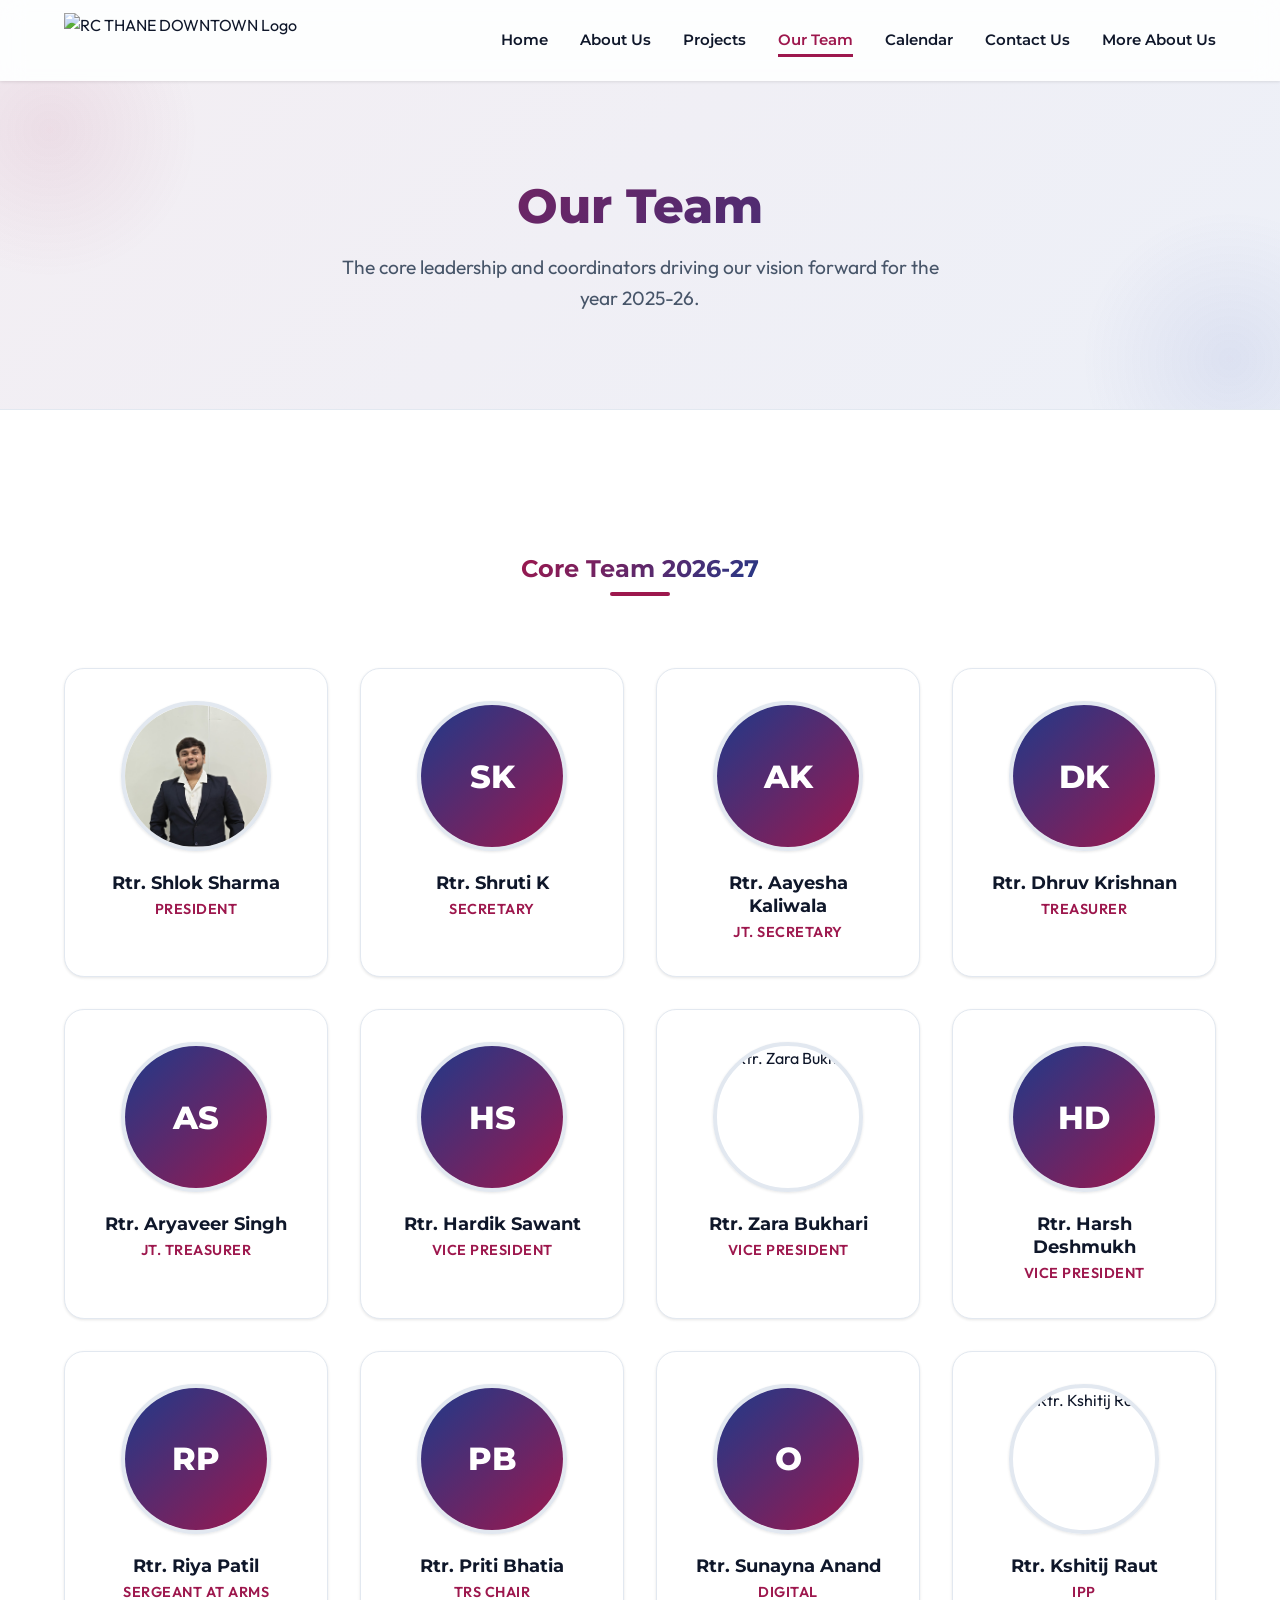
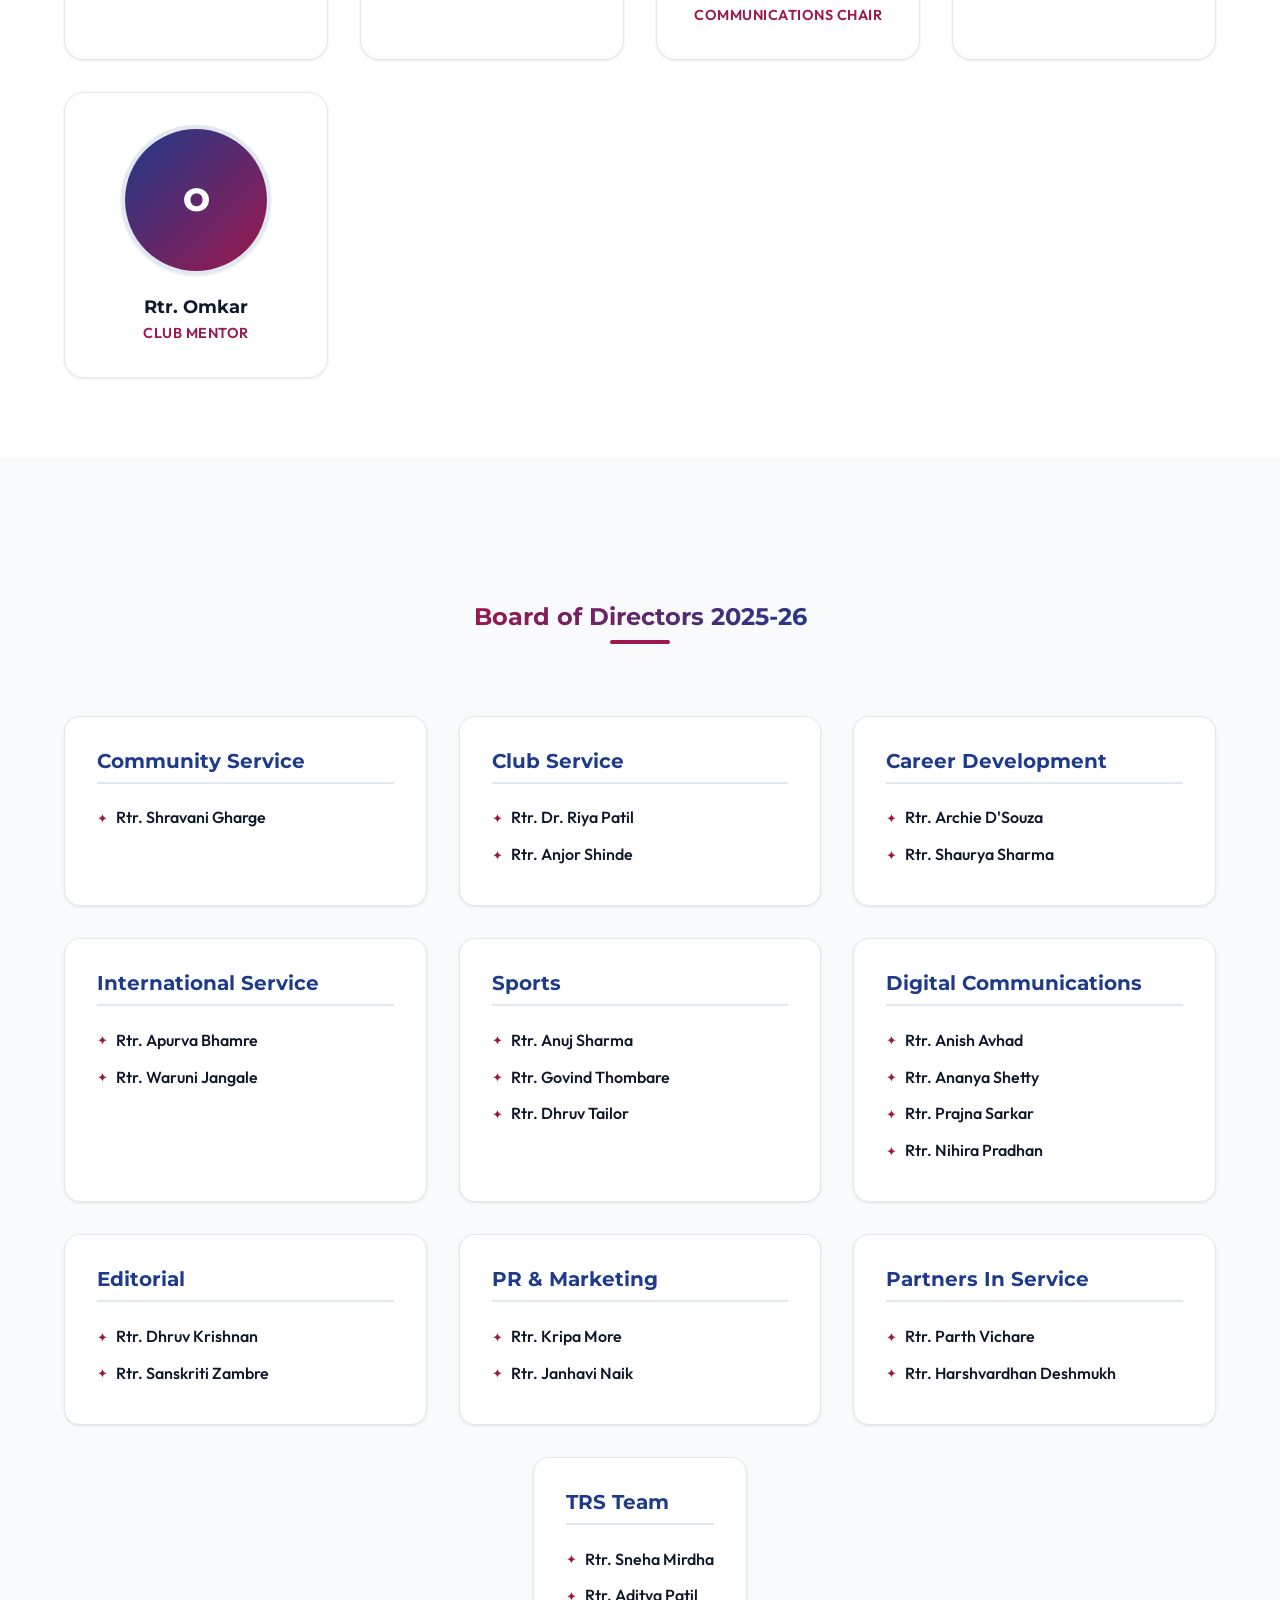
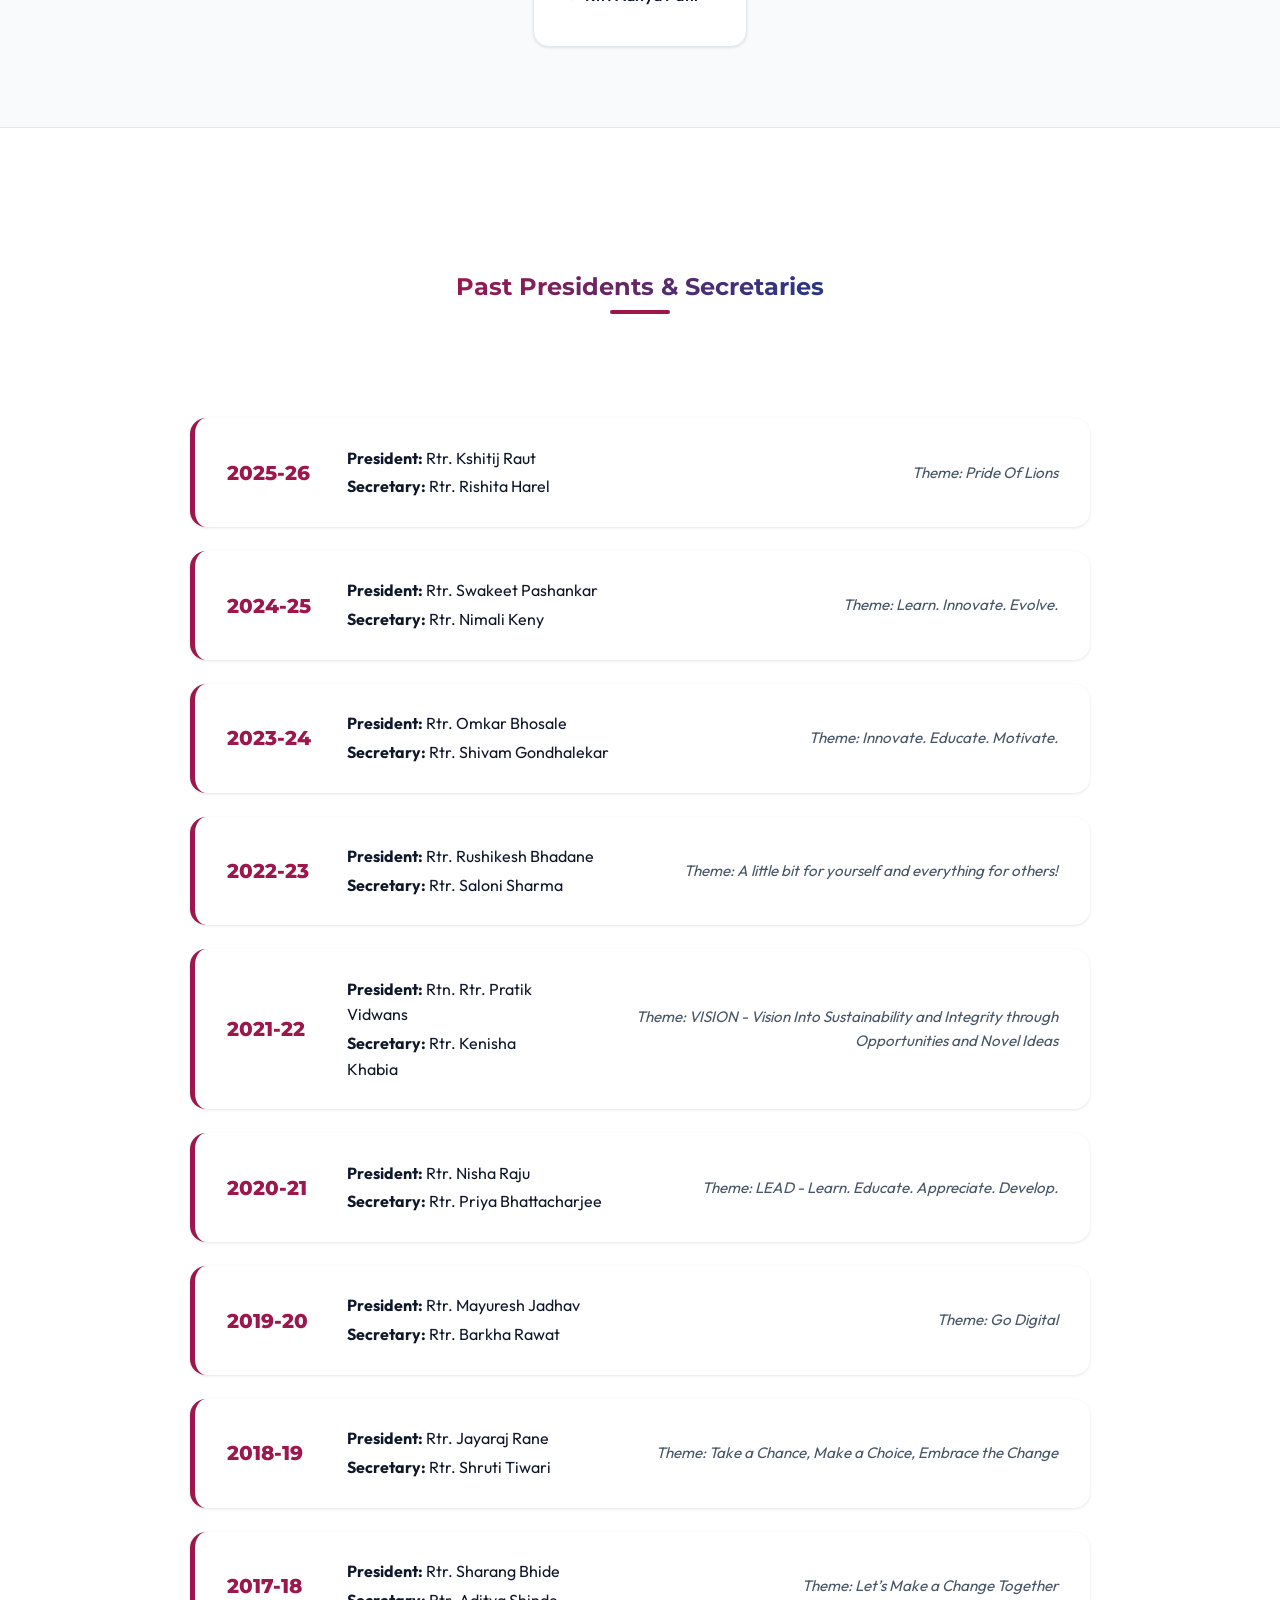
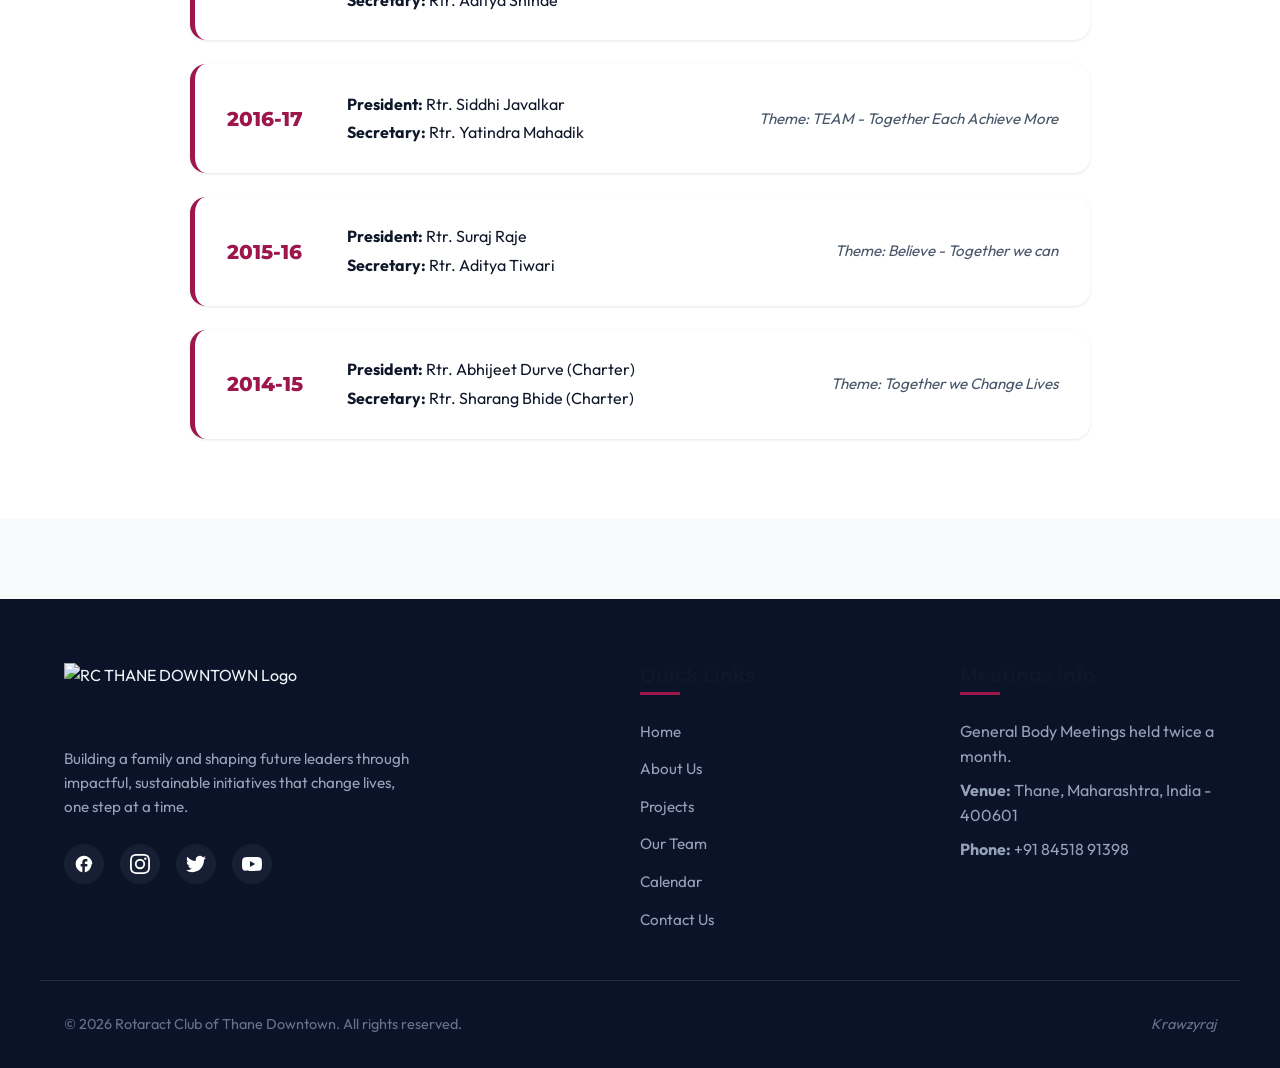
==== commit bc9e00b3: "Update Core Team for 2026-27 including Rtr. Shlok Sharma photo" ====
--- a/our-team.html
+++ b/our-team.html
@@ -1,10 +1,12 @@
 <!DOCTYPE html>
 <html lang="en">
+
 <head>
   <meta charset="UTF-8">
   <meta name="viewport" content="width=device-width, initial-scale=1.0">
   <title>RC THANE DOWNTOWN - Our Team</title>
-  <meta name="description" content="Meet the leadership, board of directors, and past leaders of the Rotaract Club of Thane Downtown.">
+  <meta name="description"
+    content="Meet the leadership, board of directors, and past leaders of the Rotaract Club of Thane Downtown.">
   <link rel="stylesheet" href="style.css">
   <style>
     /* Custom style for fallback initials avatar */
@@ -22,6 +24,7 @@
     }
   </style>
 </head>
+
 <body>
 
   <!-- Page Hero Banner -->
@@ -35,125 +38,129 @@
   <!-- Core Team Section -->
   <section class="section-padding" style="background-color: white;">
     <div class="container text-center">
-      <h2 class="team-section-title gradient-text">Core Team 2025-26</h2>
-      
+      <h2 class="team-section-title gradient-text">Core Team 2026-27</h2>
+
       <!-- Core Team Grid -->
       <div class="team-grid animate-slide-up" style="margin-top: 2rem;">
-        
+
         <!-- President -->
         <div class="team-card">
           <div class="team-avatar-wrapper">
-            <img class="team-avatar" src="https://rc-thanedowntown.weebly.com/uploads/1/1/4/1/114181425/published/img-20240902-wa0023.jpg" alt="Rtr. Kshitij Raut">
+            <img class="team-avatar" src="images/shlok-sharma.png" alt="Rtr. Shlok Sharma">
+          </div>
+          <h3>Rtr. Shlok Sharma</h3>
+          <div class="team-role">President</div>
+        </div>
+
+        <!-- Secretary -->
+        <div class="team-card">
+          <div class="team-avatar-wrapper">
+            <div class="avatar-placeholder">SK</div>
+          </div>
+          <h3>Rtr. Shruti K</h3>
+          <div class="team-role">Secretary</div>
+        </div>
+
+        <!-- Jt. Secretary -->
+        <div class="team-card">
+          <div class="team-avatar-wrapper">
+            <div class="avatar-placeholder">AK</div>
+          </div>
+          <h3>Rtr. Aayesha Kaliwala</h3>
+          <div class="team-role">Jt. Secretary</div>
+        </div>
+
+        <!-- Treasurer -->
+        <div class="team-card">
+          <div class="team-avatar-wrapper">
+            <div class="avatar-placeholder">DK</div>
+          </div>
+          <h3>Rtr. Dhruv Krishnan</h3>
+          <div class="team-role">Treasurer</div>
+        </div>
+
+        <!-- Jt. Treasurer -->
+        <div class="team-card">
+          <div class="team-avatar-wrapper">
+            <div class="avatar-placeholder">AS</div>
+          </div>
+          <h3>Rtr. Aryaveer Singh</h3>
+          <div class="team-role">Jt. Treasurer</div>
+        </div>
+
+        <!-- Vice President 1 -->
+        <div class="team-card">
+          <div class="team-avatar-wrapper">
+            <div class="avatar-placeholder">HS</div>
+          </div>
+          <h3>Rtr. Hardik Sawant</h3>
+          <div class="team-role">Vice President</div>
+        </div>
+
+        <!-- Vice President 2 -->
+        <div class="team-card">
+          <div class="team-avatar-wrapper">
+            <img class="team-avatar"
+              src="https://rc-thanedowntown.weebly.com/uploads/1/1/4/1/114181425/screenshot-20250802-131525-gallery_orig.jpg"
+              alt="Rtr. Zara Bukhari">
+          </div>
+          <h3>Rtr. Zara Bukhari</h3>
+          <div class="team-role">Vice President</div>
+        </div>
+
+        <!-- Vice President 3 -->
+        <div class="team-card">
+          <div class="team-avatar-wrapper">
+            <div class="avatar-placeholder">HD</div>
+          </div>
+          <h3>Rtr. Harsh Deshmukh</h3>
+          <div class="team-role">Vice President</div>
+        </div>
+
+        <!-- Sergeant At Arms -->
+        <div class="team-card">
+          <div class="team-avatar-wrapper">
+            <div class="avatar-placeholder">RP</div>
+          </div>
+          <h3>Rtr. Riya Patil</h3>
+          <div class="team-role">Sergeant At Arms</div>
+        </div>
+
+        <!-- TRS Chair -->
+        <div class="team-card">
+          <div class="team-avatar-wrapper">
+            <div class="avatar-placeholder">PB</div>
+          </div>
+          <h3>Rtr. Priti Bhatia</h3>
+          <div class="team-role">TRS Chair</div>
+        </div>
+
+        <!-- dig -->
+        <div class="team-card">
+          <div class="team-avatar-wrapper">
+            <div class="avatar-placeholder">O</div>
+          </div>
+          <h3>Rtr. Sunayna Anand</h3>
+          <div class="team-role">Digital Communications Chair</div>
+        </div>
+
+        <!-- Immediate Past President -->
+        <div class="team-card">
+          <div class="team-avatar-wrapper">
+            <img class="team-avatar"
+              src="https://rc-thanedowntown.weebly.com/uploads/1/1/4/1/114181425/published/img-20240902-wa0023.jpg"
+              alt="Rtr. Kshitij Raut">
           </div>
           <h3>Rtr. Kshitij Raut</h3>
-          <div class="team-role">President</div>
-        </div>
-
-        <!-- Secretary -->
-        <div class="team-card">
-          <div class="team-avatar-wrapper">
-            <img class="team-avatar" src="https://rc-thanedowntown.weebly.com/uploads/1/1/4/1/114181425/img-20241031-wa0039-2_orig.jpg" alt="Rtr. Rishita Harel">
-          </div>
-          <h3>Rtr. Rishita Harel</h3>
-          <div class="team-role">Secretary</div>
-        </div>
-
-        <!-- Jt. Secretary -->
-        <div class="team-card">
-          <div class="team-avatar-wrapper">
-            <img class="team-avatar" src="https://rc-thanedowntown.weebly.com/uploads/1/1/4/1/114181425/published/img-20231017-wa0253.jpg" alt="Rtr. Sunayna Anand">
-          </div>
-          <h3>Rtr. Sunayna Anand</h3>
-          <div class="team-role">Jt. Secretary</div>
-        </div>
-
-        <!-- Treasurer -->
-        <div class="team-card">
-          <div class="team-avatar-wrapper">
-            <div class="avatar-placeholder">AN</div>
-          </div>
-          <h3>Rtr. Anish Naik</h3>
-          <div class="team-role">Treasurer</div>
-        </div>
-
-        <!-- Jt. Treasurer -->
-        <div class="team-card">
-          <div class="team-avatar-wrapper">
-            <div class="avatar-placeholder">HD</div>
-          </div>
-          <h3>Rtr. Harshvardhan Deshmukh</h3>
-          <div class="team-role">Jt. Treasurer</div>
-        </div>
-
-        <!-- Vice President 1 -->
-        <div class="team-card">
-          <div class="team-avatar-wrapper">
-            <div class="avatar-placeholder">SS</div>
-          </div>
-          <h3>Rtr. Shlok Sharma</h3>
-          <div class="team-role">Vice President</div>
-        </div>
-
-        <!-- Vice President 2 -->
-        <div class="team-card">
-          <div class="team-avatar-wrapper">
-            <img class="team-avatar" src="https://rc-thanedowntown.weebly.com/uploads/1/1/4/1/114181425/img-9564_orig.jpg" alt="Rtr. Sidharth Zambre">
-          </div>
-          <h3>Rtr. Sidharth Zambre</h3>
-          <div class="team-role">Vice President</div>
-        </div>
-
-        <!-- Vice President 3 -->
-        <div class="team-card">
-          <div class="team-avatar-wrapper">
-            <img class="team-avatar" src="https://rc-thanedowntown.weebly.com/uploads/1/1/4/1/114181425/screenshot-2025-08-02-130036_orig.png" alt="Rtr. Selvan Raju">
-          </div>
-          <h3>Rtr. Selvan Raju</h3>
-          <div class="team-role">Vice President</div>
-        </div>
-
-        <!-- Sergeant At Arms -->
-        <div class="team-card">
-          <div class="team-avatar-wrapper">
-            <img class="team-avatar" src="https://rc-thanedowntown.weebly.com/uploads/1/1/4/1/114181425/screenshot-20250802-131525-gallery_orig.jpg" alt="Rtr. Zara Bukhari">
-          </div>
-          <h3>Rtr. Zara Bukhari</h3>
-          <div class="team-role">Sergeant At Arms</div>
-        </div>
-
-        <!-- DigiCommChair -->
-        <div class="team-card">
-          <div class="team-avatar-wrapper">
-            <img class="team-avatar" src="https://rc-thanedowntown.weebly.com/uploads/1/1/4/1/114181425/img-0219_orig.jpeg" alt="Rtr. Yashaswini Naik">
-          </div>
-          <h3>Rtr. Yashaswini Naik</h3>
-          <div class="team-role">DigiComm Chair</div>
-        </div>
-
-        <!-- TRS Chair -->
-        <div class="team-card">
-          <div class="team-avatar-wrapper">
-            <img class="team-avatar" src="https://rc-thanedowntown.weebly.com/uploads/1/1/4/1/114181425/img-20240518-wa0079_orig.jpg" alt="Rtr. Sakshi Singh">
-          </div>
-          <h3>Rtr. Sakshi Singh</h3>
-          <div class="team-role">TRS Chair</div>
-        </div>
-
-        <!-- Immediate Past President -->
-        <div class="team-card">
-          <div class="team-avatar-wrapper">
-            <div class="avatar-placeholder">SP</div>
-          </div>
-          <h3>Rtr. Swakeet Pashankar</h3>
           <div class="team-role">IPP</div>
         </div>
 
         <!-- Club Mentor -->
-        <div class="team-card" style="grid-column: span 4; max-width: 280px; margin: 0 auto;">
-          <div class="team-avatar-wrapper">
-            <div class="avatar-placeholder">RB</div>
-          </div>
-          <h3>Rtr. Rushikesh Badhane</h3>
+        <div class="team-card">
+          <div class="team-avatar-wrapper">
+            <div class="avatar-placeholder">O</div>
+          </div>
+          <h3>Rtr. Omkar</h3>
           <div class="team-role">Club Mentor</div>
         </div>
 
@@ -165,10 +172,10 @@
   <section class="section-padding">
     <div class="container text-center">
       <h2 class="team-section-title gradient-text">Board of Directors 2025-26</h2>
-      
+
       <!-- BOD Grid -->
       <div class="bod-grid animate-slide-up" style="margin-top: 2rem; text-align: left;">
-        
+
         <!-- Community Service -->
         <div class="bod-card">
           <h3>Community Service</h3>
@@ -253,7 +260,20 @@
       </div>
 
       <div class="archive-container animate-fade">
-        
+
+        <!-- Year 2025-26 -->
+        <div class="archive-row">
+          <div class="archive-year">2025-26</div>
+          <div class="archive-details">
+            <div class="archive-names">
+              <p><strong>President:</strong> Rtr. Kshitij Raut</p>
+              <p><strong>Secretary:</strong> Rtr. Rishita Harel</p>
+            </div>
+            <div class="archive-theme">Theme: Pride Of Lions</div>
+          </div>
+        </div>
+
+
         <!-- Year 2024-25 -->
         <div class="archive-row">
           <div class="archive-year">2024-25</div>
@@ -298,7 +318,8 @@
               <p><strong>President:</strong> Rtn. Rtr. Pratik Vidwans</p>
               <p><strong>Secretary:</strong> Rtr. Kenisha Khabia</p>
             </div>
-            <div class="archive-theme">Theme: VISION - Vision Into Sustainability and Integrity through Opportunities and Novel Ideas</div>
+            <div class="archive-theme">Theme: VISION - Vision Into Sustainability and Integrity through Opportunities
+              and Novel Ideas</div>
           </div>
         </div>
 
@@ -394,4 +415,5 @@
   <script src="shared.js"></script>
   <script src="main.js"></script>
 </body>
-</html>
+
+</html>
--- a/style.css
+++ b/style.css
@@ -1834,3 +1834,436 @@
   }
 }
 
+/* 
+   =========================================
+   RAG CHATBOT FLOATING WIDGET STYLING 
+   =========================================
+*/
+
+.chatbot-toggle {
+  position: fixed;
+  bottom: 2rem;
+  right: 2rem;
+  width: 60px;
+  height: 60px;
+  border-radius: 50%;
+  background-color: var(--primary);
+  color: white;
+  border: none;
+  cursor: pointer;
+  z-index: 2000;
+  display: flex;
+  align-items: center;
+  justify-content: center;
+  box-shadow: 0 10px 25px rgba(157, 23, 77, 0.4);
+  transition: transform 0.3s cubic-bezier(0.175, 0.885, 0.32, 1.275), background-color 0.3s ease, box-shadow 0.3s ease;
+  animation: chatbotPulse 2s infinite;
+}
+
+.chatbot-toggle:hover {
+  transform: scale(1.1);
+  background-color: var(--primary-hover);
+  box-shadow: 0 12px 30px rgba(157, 23, 77, 0.5);
+}
+
+.chatbot-toggle.active {
+  transform: rotate(180deg) scale(0.9);
+  background-color: #6b7280;
+  box-shadow: 0 5px 15px rgba(0, 0, 0, 0.2);
+  animation: none;
+}
+
+@keyframes chatbotPulse {
+  0% {
+    box-shadow: 0 0 0 0 rgba(157, 23, 77, 0.4);
+  }
+  70% {
+    box-shadow: 0 0 0 15px rgba(157, 23, 77, 0);
+  }
+  100% {
+    box-shadow: 0 0 0 0 rgba(157, 23, 77, 0);
+  }
+}
+
+.chatbot-window {
+  position: fixed;
+  bottom: 6.5rem;
+  right: 2rem;
+  width: 380px;
+  height: 550px;
+  border-radius: 1.25rem;
+  background: rgba(255, 255, 255, 0.92);
+  backdrop-filter: blur(12px);
+  -webkit-backdrop-filter: blur(12px);
+  border: 1px solid rgba(255, 255, 255, 0.4);
+  box-shadow: 0 15px 35px rgba(0, 0, 0, 0.15);
+  z-index: 2000;
+  display: flex;
+  flex-direction: column;
+  overflow: hidden;
+  opacity: 0;
+  visibility: hidden;
+  transform: translateY(20px);
+  transition: opacity 0.3s ease, transform 0.3s cubic-bezier(0.175, 0.885, 0.32, 1.275), visibility 0.3s ease;
+}
+
+.chatbot-window.open {
+  opacity: 1;
+  visibility: visible;
+  transform: translateY(0);
+}
+
+.chatbot-header {
+  background: linear-gradient(135deg, var(--primary), var(--secondary));
+  color: white;
+  padding: 1.2rem;
+  display: flex;
+  align-items: center;
+  justify-content: space-between;
+  border-bottom: 1px solid rgba(255, 255, 255, 0.1);
+}
+
+.chatbot-header-info {
+  display: flex;
+  align-items: center;
+  gap: 0.75rem;
+}
+
+.chatbot-avatar {
+  width: 40px;
+  height: 40px;
+  border-radius: 50%;
+  background-color: rgba(255, 255, 255, 0.2);
+  display: flex;
+  align-items: center;
+  justify-content: center;
+  font-weight: 800;
+  font-size: 1.2rem;
+  border: 1px solid rgba(255, 255, 255, 0.3);
+}
+
+.chatbot-name {
+  font-weight: 700;
+  font-size: 1.05rem;
+  font-family: var(--font-headings);
+  letter-spacing: 0.5px;
+}
+
+.chatbot-status {
+  font-size: 0.75rem;
+  opacity: 0.9;
+  display: flex;
+  align-items: center;
+  gap: 0.25rem;
+  margin-top: 0.1rem;
+}
+
+.status-dot {
+  width: 7px;
+  height: 7px;
+  background-color: #10b981;
+  border-radius: 50%;
+  display: inline-block;
+  animation: pulseGreen 1.5s infinite;
+}
+
+@keyframes pulseGreen {
+  0% { transform: scale(0.95); box-shadow: 0 0 0 0 rgba(16, 185, 129, 0.7); }
+  70% { transform: scale(1); box-shadow: 0 0 0 4px rgba(16, 185, 129, 0); }
+  100% { transform: scale(0.95); box-shadow: 0 0 0 0 rgba(16, 185, 129, 0); }
+}
+
+.chatbot-close {
+  background: none;
+  border: none;
+  color: white;
+  font-size: 1.75rem;
+  cursor: pointer;
+  opacity: 0.8;
+  transition: opacity 0.2s ease;
+  line-height: 1;
+}
+
+.chatbot-close:hover {
+  opacity: 1;
+}
+
+.chatbot-messages {
+  flex-grow: 1;
+  padding: 1.25rem;
+  overflow-y: auto;
+  display: flex;
+  flex-direction: column;
+  gap: 1rem;
+  background-color: rgba(248, 250, 252, 0.55);
+  scroll-behavior: smooth;
+}
+
+/* Custom scrollbar for chat messages */
+.chatbot-messages::-webkit-scrollbar {
+  width: 5px;
+}
+.chatbot-messages::-webkit-scrollbar-track {
+  background: transparent;
+}
+.chatbot-messages::-webkit-scrollbar-thumb {
+  background: rgba(0, 0, 0, 0.15);
+  border-radius: 10px;
+}
+
+.chat-message {
+  display: flex;
+  max-width: 85%;
+}
+
+.chat-message.bot-msg {
+  align-self: flex-start;
+}
+
+.chat-message.user-msg {
+  align-self: flex-end;
+}
+
+.chat-msg-bubble {
+  padding: 0.85rem 1.1rem;
+  border-radius: 1rem;
+  font-size: 0.925rem;
+  line-height: 1.45;
+  box-shadow: 0 2px 5px rgba(0, 0, 0, 0.03);
+}
+
+.bot-msg .chat-msg-bubble {
+  background-color: white;
+  color: var(--text);
+  border-bottom-left-radius: 0.2rem;
+  border: 1px solid rgba(0,0,0,0.05);
+}
+
+.user-msg .chat-msg-bubble {
+  background-color: var(--primary);
+  color: white;
+  border-bottom-right-radius: 0.2rem;
+}
+
+/* Source links */
+.chat-msg-source {
+  margin-top: 0.6rem;
+  padding-top: 0.5rem;
+  border-top: 1px solid rgba(0,0,0,0.06);
+  font-size: 0.775rem;
+  color: #64748b;
+  display: flex;
+  align-items: center;
+  gap: 0.25rem;
+}
+
+.chat-msg-source span {
+  font-weight: 600;
+}
+
+.source-link {
+  color: var(--primary) !important;
+  font-weight: 600;
+  text-decoration: underline;
+  transition: opacity 0.2s ease;
+}
+
+.source-link:hover {
+  opacity: 0.8;
+}
+
+/* Suggested Question Chips */
+.chatbot-suggestions {
+  display: flex;
+  gap: 0.5rem;
+  overflow-x: auto;
+  padding: 0.75rem 1.25rem;
+  background-color: white;
+  border-top: 1px solid rgba(0,0,0,0.04);
+  scrollbar-width: none; /* Firefox */
+}
+
+.chatbot-suggestions::-webkit-scrollbar {
+  display: none; /* Chrome/Safari */
+}
+
+.suggestion-chip {
+  flex-shrink: 0;
+  background-color: #f1f5f9;
+  color: #475569;
+  border: 1px solid #e2e8f0;
+  padding: 0.4rem 0.85rem;
+  border-radius: 20px;
+  font-size: 0.8rem;
+  font-weight: 500;
+  cursor: pointer;
+  transition: all 0.2s ease;
+}
+
+.suggestion-chip:hover {
+  background-color: var(--primary);
+  color: white;
+  border-color: var(--primary);
+}
+
+/* Input Area styling */
+.chatbot-input-container {
+  display: flex;
+  align-items: center;
+  padding: 0.85rem 1.25rem;
+  background-color: white;
+  border-top: 1px solid #e2e8f0;
+  gap: 0.75rem;
+}
+
+.chatbot-input {
+  flex-grow: 1;
+  border: 1px solid #cbd5e1;
+  border-radius: 30px;
+  padding: 0.65rem 1.25rem;
+  font-size: 0.9rem;
+  outline: none;
+  transition: border-color 0.2s ease;
+  background-color: #f8fafc;
+}
+
+.chatbot-input:focus {
+  border-color: var(--primary);
+  background-color: white;
+}
+
+.chatbot-send-btn {
+  background-color: var(--primary);
+  color: white;
+  border: none;
+  width: 38px;
+  height: 38px;
+  border-radius: 50%;
+  cursor: pointer;
+  display: flex;
+  align-items: center;
+  justify-content: center;
+  transition: background-color 0.2s ease, transform 0.1s ease;
+  box-shadow: 0 4px 10px rgba(157, 23, 77, 0.2);
+}
+
+.chatbot-send-btn:hover {
+  background-color: var(--primary-hover);
+  transform: scale(1.05);
+}
+
+.chatbot-send-btn:active {
+  transform: scale(0.95);
+}
+
+/* Typing indicator dots bouncing */
+.typing-indicator .indicator-bubble {
+  display: flex;
+  align-items: center;
+  gap: 0.3rem;
+  padding: 0.6rem 1rem !important;
+}
+
+.typing-dot {
+  width: 6px;
+  height: 6px;
+  background-color: #94a3b8;
+  border-radius: 50%;
+  animation: bounceDot 1.4s infinite ease-in-out both;
+}
+
+.typing-dot:nth-child(1) { animation-delay: -0.32s; }
+.typing-dot:nth-child(2) { animation-delay: -0.16s; }
+
+@keyframes bounceDot {
+  0%, 80%, 100% { transform: scale(0); }
+  40% { transform: scale(1); }
+}
+
+/* Responsive adjustments */
+@media (max-width: 480px) {
+  .chatbot-window {
+    bottom: 0;
+    right: 0;
+    width: 100%;
+    height: 100%;
+    border-radius: 0;
+    bottom: 0 !important;
+    right: 0 !important;
+  }
+  .chatbot-toggle {
+    bottom: 1rem;
+    right: 1rem;
+  }
+}
+
+/* 
+   =========================================
+   CUSTOM CURSOR FOLLOWER STYLING 
+   =========================================
+*/
+
+/* Hide default cursor on desktop when custom cursor is active */
+body.custom-cursor-active,
+body.custom-cursor-active * {
+  cursor: none !important;
+}
+
+.custom-cursor-dot {
+  width: 8px;
+  height: 8px;
+  background-color: #ffffff;
+  border-radius: 50%;
+  position: fixed;
+  top: 0;
+  left: 0;
+  pointer-events: none;
+  z-index: 99999;
+  opacity: 0;
+  transform: translate3d(0, 0, 0) translate(-50%, -50%);
+  transition: opacity 0.2s ease, background-color 0.2s ease;
+  will-change: transform;
+  mix-blend-mode: difference;
+}
+
+.custom-cursor-ring {
+  width: 32px;
+  height: 32px;
+  border: 1px solid #ffffff;
+  border-radius: 50%;
+  position: fixed;
+  top: 0;
+  left: 0;
+  pointer-events: none;
+  z-index: 99998;
+  opacity: 0;
+  transform: translate3d(0, 0, 0) translate(-50%, -50%);
+  transition: width 0.35s cubic-bezier(0.215, 0.61, 0.355, 1), 
+              height 0.35s cubic-bezier(0.215, 0.61, 0.355, 1), 
+              background-color 0.3s ease, 
+              border-color 0.3s ease, 
+              opacity 0.25s ease;
+  will-change: transform;
+  mix-blend-mode: difference;
+}
+
+/* Hover Interactivity - Difference Blending Magnifier */
+.custom-cursor-dot.hover {
+  opacity: 0 !important;
+}
+
+.custom-cursor-ring.hover {
+  width: 54px;
+  height: 54px;
+  background-color: #ffffff;
+  border-color: #ffffff;
+}
+
+/* Click Active States - Click Grip */
+.custom-cursor-ring.active {
+  width: 24px;
+  height: 24px;
+  background-color: rgba(255, 255, 255, 0.4);
+  border-color: #ffffff;
+}
+
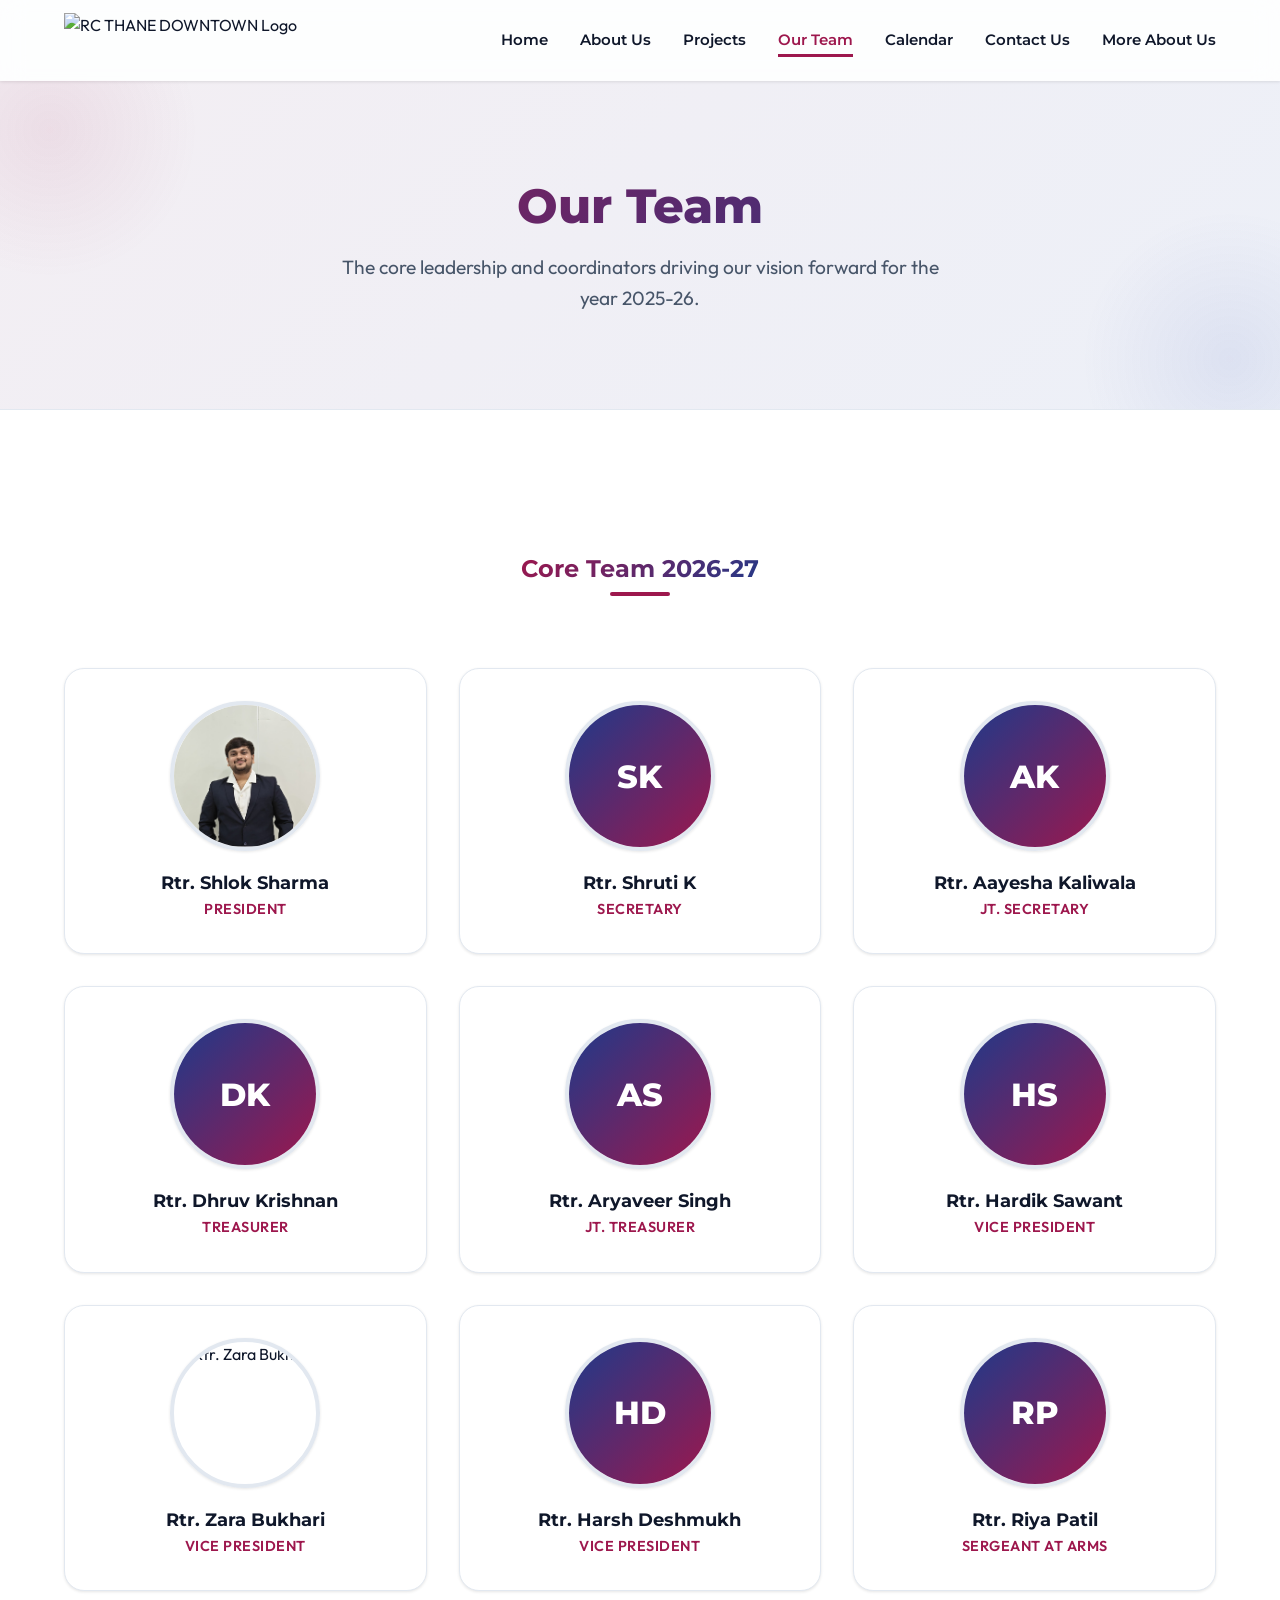
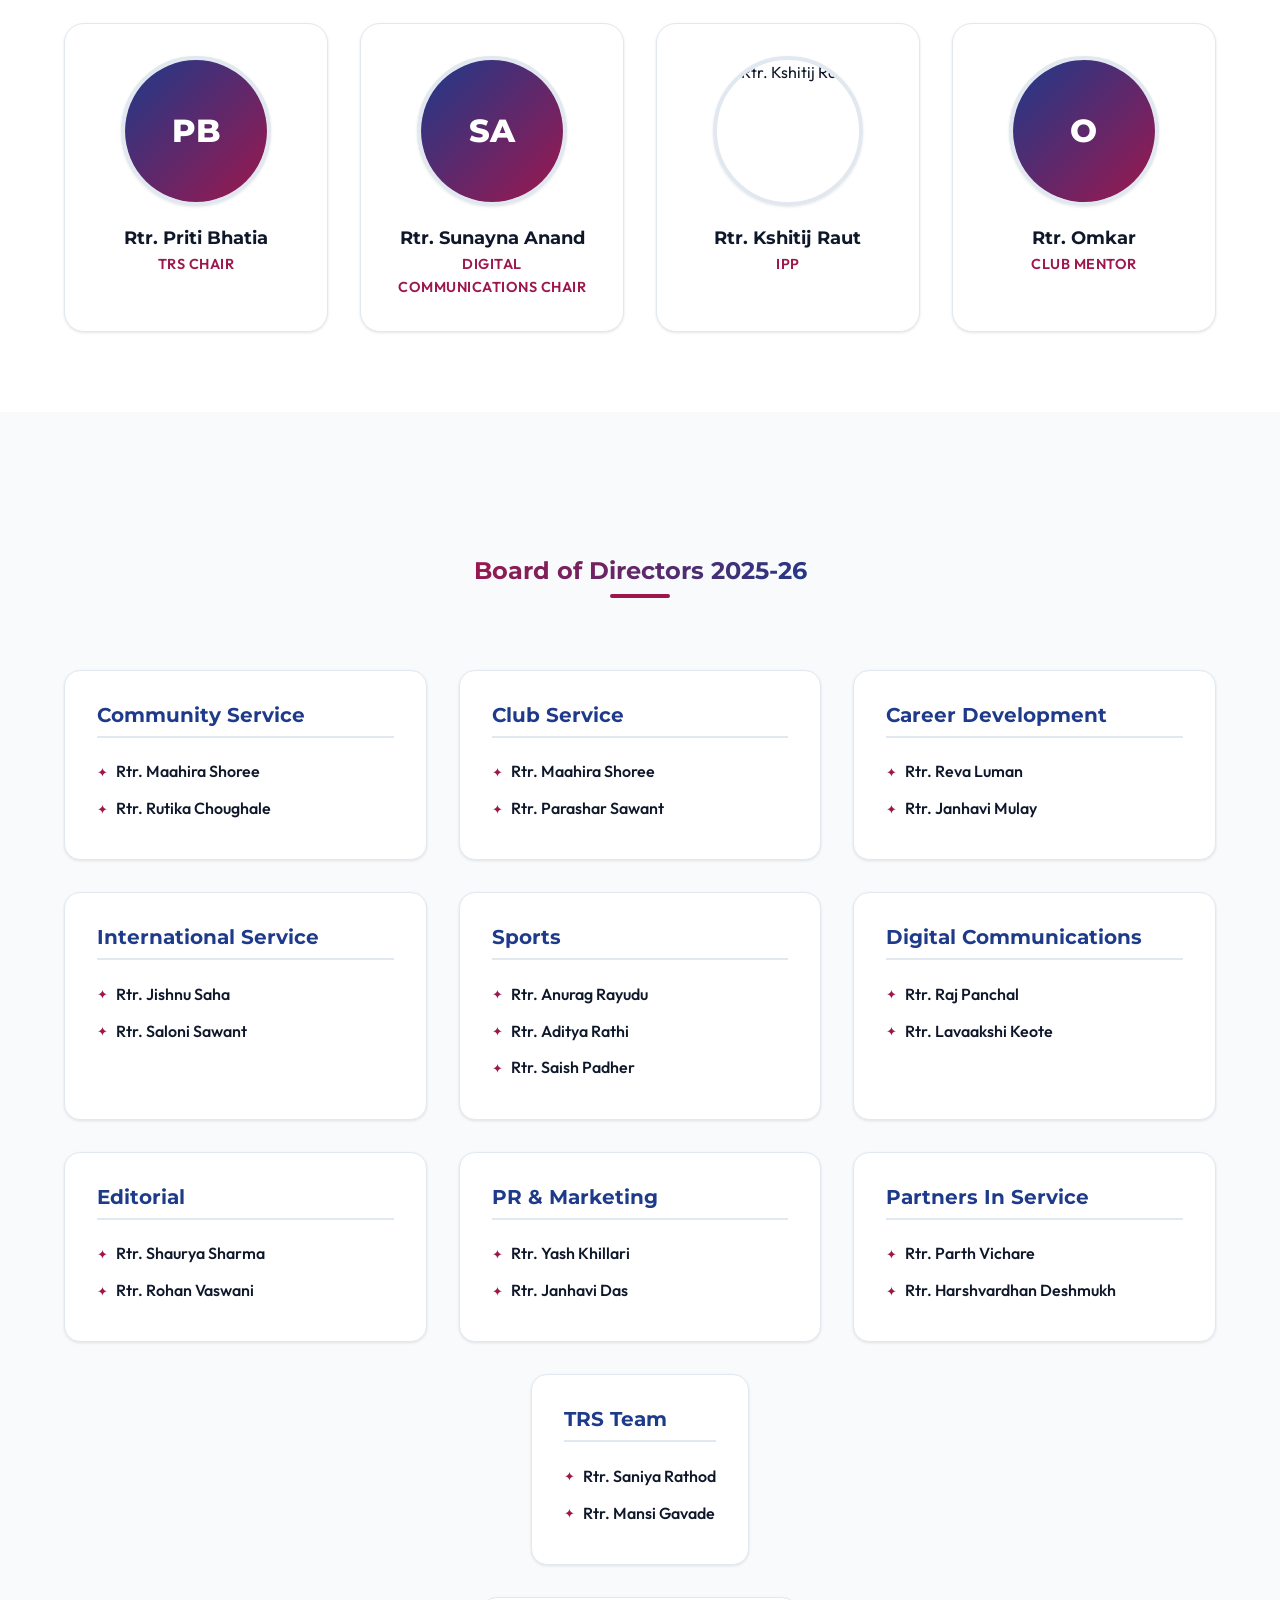
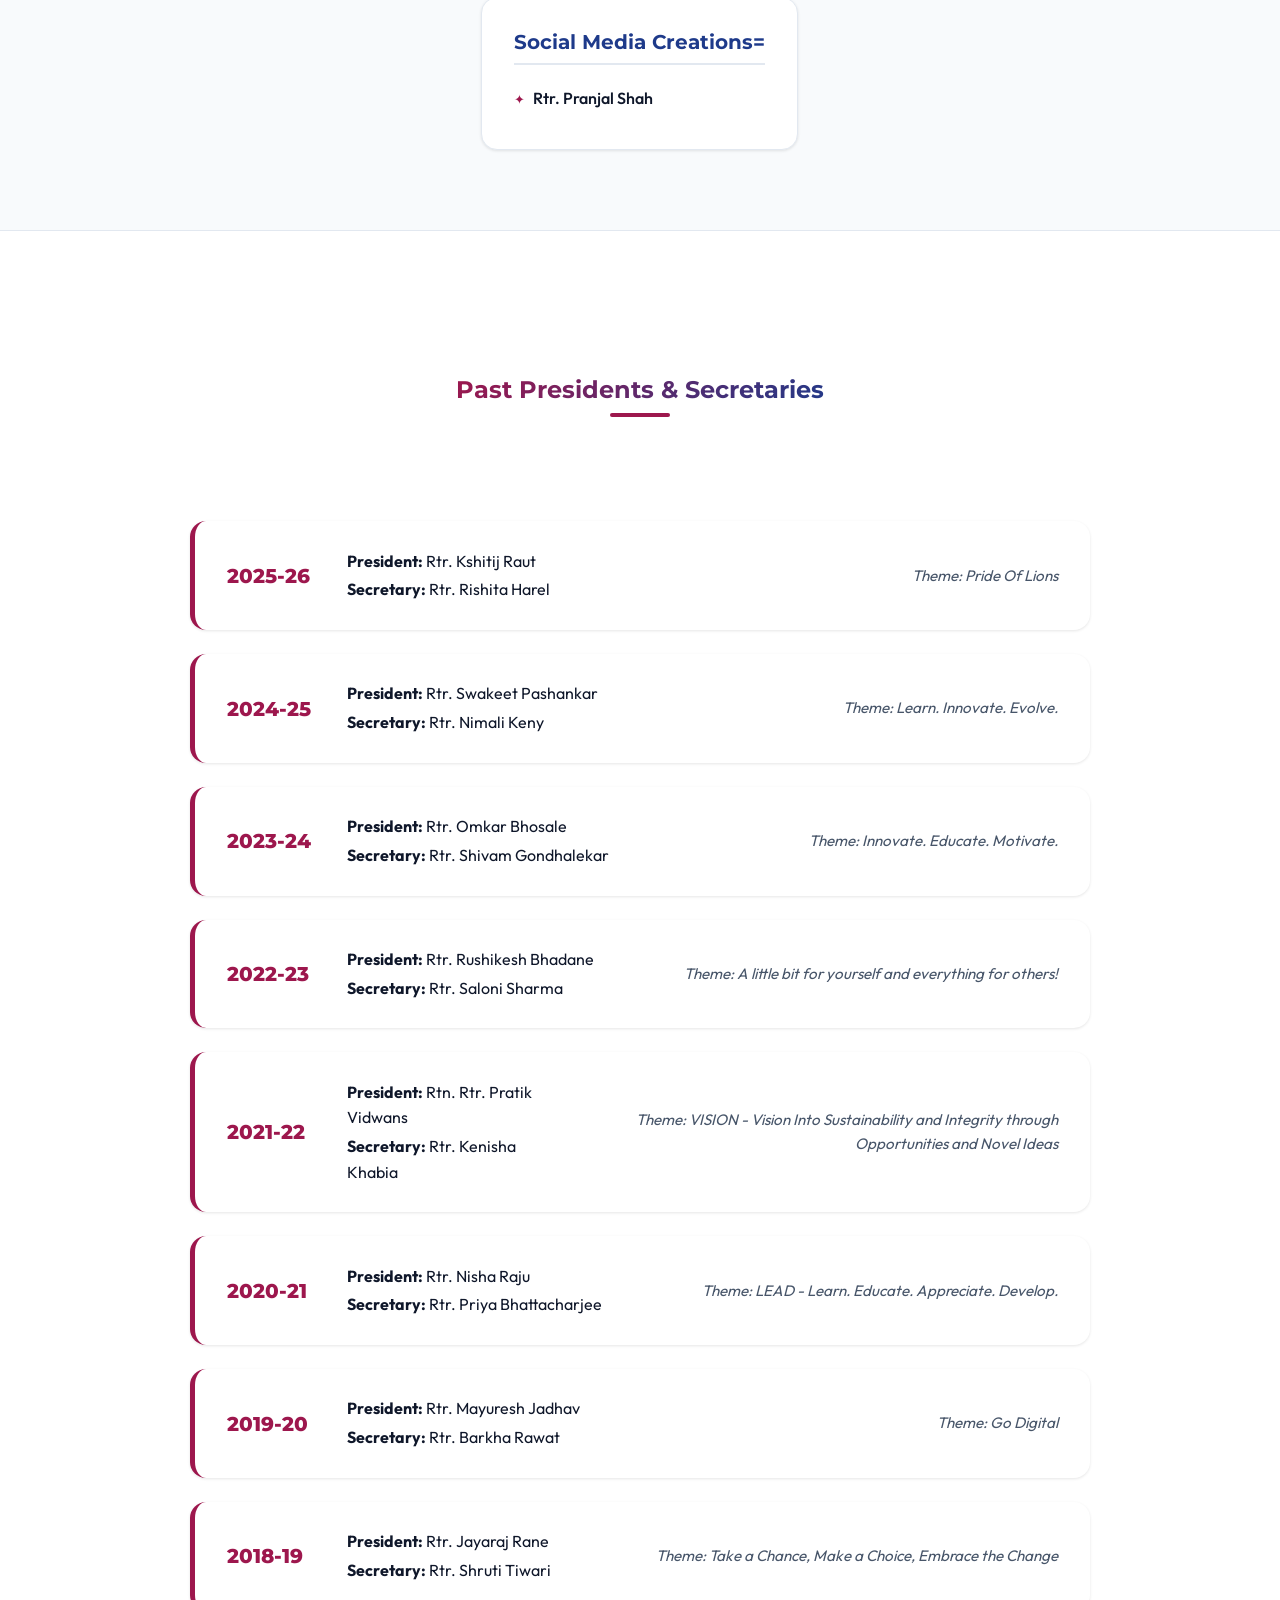
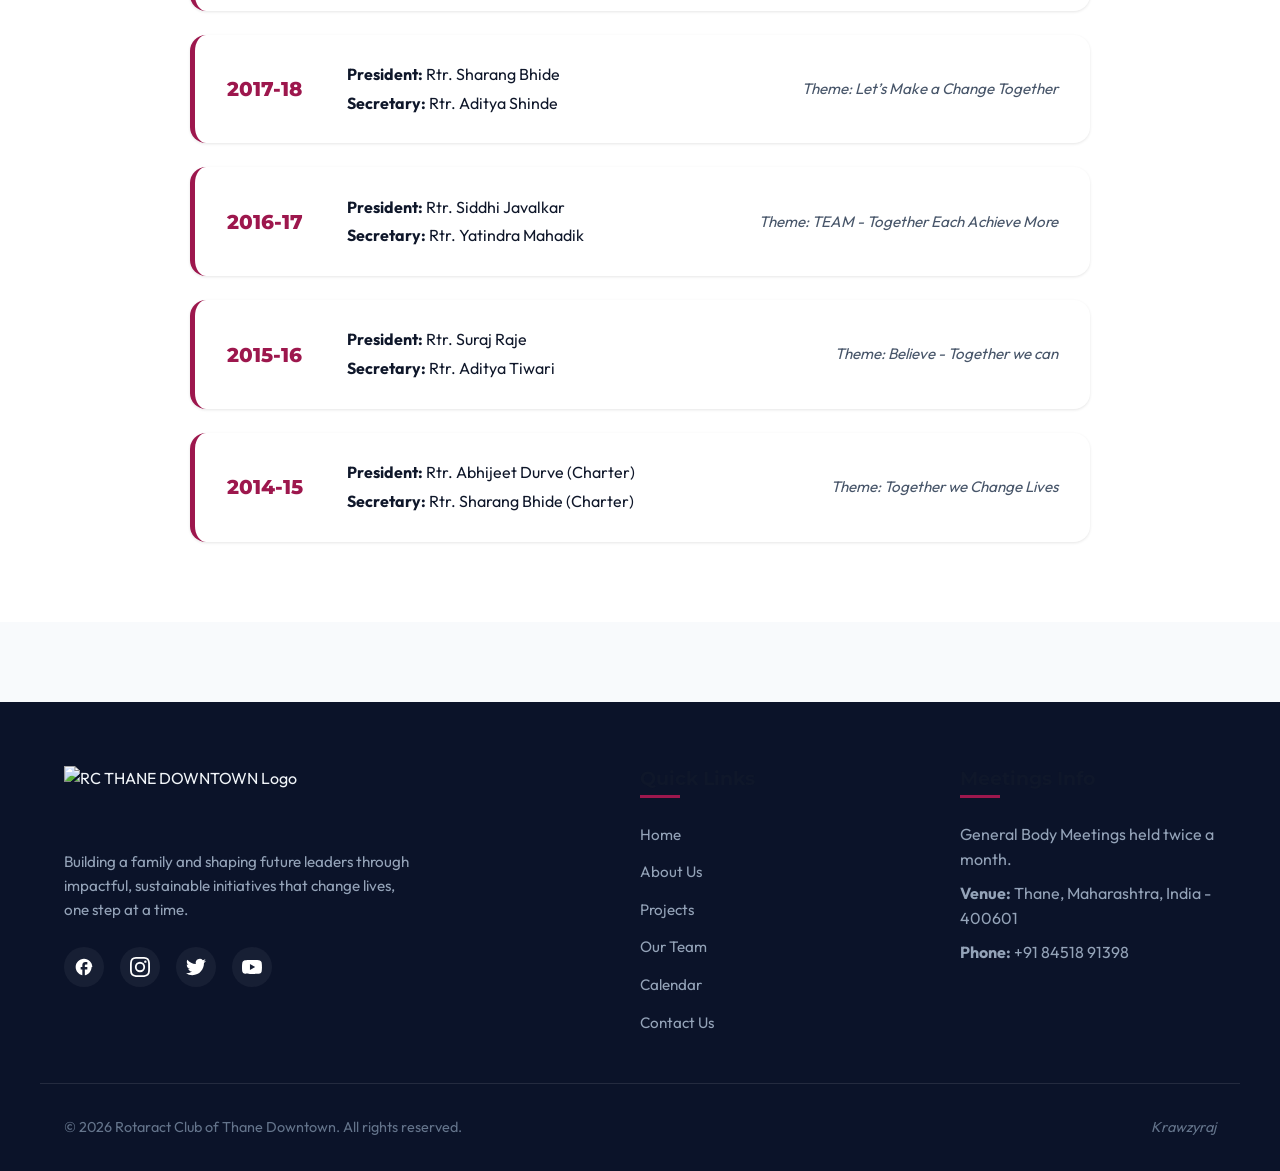
==== commit 7412bab5: "Update Core Team grid layout (3-3-3-4 alignment) and BOD updates" ====
--- a/our-team.html
+++ b/our-team.html
@@ -43,8 +43,9 @@
       <!-- Core Team Grid -->
       <div class="team-grid animate-slide-up" style="margin-top: 2rem;">
 
+        <!-- Line 1: 3 People -->
         <!-- President -->
-        <div class="team-card">
+        <div class="team-card team-card-span-4">
           <div class="team-avatar-wrapper">
             <img class="team-avatar" src="images/shlok-sharma.png" alt="Rtr. Shlok Sharma">
           </div>
@@ -53,7 +54,7 @@
         </div>
 
         <!-- Secretary -->
-        <div class="team-card">
+        <div class="team-card team-card-span-4">
           <div class="team-avatar-wrapper">
             <div class="avatar-placeholder">SK</div>
           </div>
@@ -62,7 +63,7 @@
         </div>
 
         <!-- Jt. Secretary -->
-        <div class="team-card">
+        <div class="team-card team-card-span-4">
           <div class="team-avatar-wrapper">
             <div class="avatar-placeholder">AK</div>
           </div>
@@ -70,8 +71,9 @@
           <div class="team-role">Jt. Secretary</div>
         </div>
 
+        <!-- Line 2: 3 People -->
         <!-- Treasurer -->
-        <div class="team-card">
+        <div class="team-card team-card-span-4">
           <div class="team-avatar-wrapper">
             <div class="avatar-placeholder">DK</div>
           </div>
@@ -80,7 +82,7 @@
         </div>
 
         <!-- Jt. Treasurer -->
-        <div class="team-card">
+        <div class="team-card team-card-span-4">
           <div class="team-avatar-wrapper">
             <div class="avatar-placeholder">AS</div>
           </div>
@@ -89,7 +91,7 @@
         </div>
 
         <!-- Vice President 1 -->
-        <div class="team-card">
+        <div class="team-card team-card-span-4">
           <div class="team-avatar-wrapper">
             <div class="avatar-placeholder">HS</div>
           </div>
@@ -97,8 +99,9 @@
           <div class="team-role">Vice President</div>
         </div>
 
+        <!-- Line 3: 3 People -->
         <!-- Vice President 2 -->
-        <div class="team-card">
+        <div class="team-card team-card-span-4">
           <div class="team-avatar-wrapper">
             <img class="team-avatar"
               src="https://rc-thanedowntown.weebly.com/uploads/1/1/4/1/114181425/screenshot-20250802-131525-gallery_orig.jpg"
@@ -109,7 +112,7 @@
         </div>
 
         <!-- Vice President 3 -->
-        <div class="team-card">
+        <div class="team-card team-card-span-4">
           <div class="team-avatar-wrapper">
             <div class="avatar-placeholder">HD</div>
           </div>
@@ -118,7 +121,7 @@
         </div>
 
         <!-- Sergeant At Arms -->
-        <div class="team-card">
+        <div class="team-card team-card-span-4">
           <div class="team-avatar-wrapper">
             <div class="avatar-placeholder">RP</div>
           </div>
@@ -126,8 +129,9 @@
           <div class="team-role">Sergeant At Arms</div>
         </div>
 
+        <!-- Line 4: 4 People -->
         <!-- TRS Chair -->
-        <div class="team-card">
+        <div class="team-card team-card-span-3">
           <div class="team-avatar-wrapper">
             <div class="avatar-placeholder">PB</div>
           </div>
@@ -135,17 +139,17 @@
           <div class="team-role">TRS Chair</div>
         </div>
 
-        <!-- dig -->
-        <div class="team-card">
-          <div class="team-avatar-wrapper">
-            <div class="avatar-placeholder">O</div>
+        <!-- Digital Communications Chair -->
+        <div class="team-card team-card-span-3">
+          <div class="team-avatar-wrapper">
+            <div class="avatar-placeholder">SA</div>
           </div>
           <h3>Rtr. Sunayna Anand</h3>
           <div class="team-role">Digital Communications Chair</div>
         </div>
 
         <!-- Immediate Past President -->
-        <div class="team-card">
+        <div class="team-card team-card-span-3">
           <div class="team-avatar-wrapper">
             <img class="team-avatar"
               src="https://rc-thanedowntown.weebly.com/uploads/1/1/4/1/114181425/published/img-20240902-wa0023.jpg"
@@ -156,7 +160,7 @@
         </div>
 
         <!-- Club Mentor -->
-        <div class="team-card">
+        <div class="team-card team-card-span-3">
           <div class="team-avatar-wrapper">
             <div class="avatar-placeholder">O</div>
           </div>
@@ -179,59 +183,58 @@
         <!-- Community Service -->
         <div class="bod-card">
           <h3>Community Service</h3>
-          <div class="bod-member">Rtr. Shravani Gharge</div>
+          <div class="bod-member">Rtr. Maahira Shoree</div>
+          <div class="bod-member">Rtr. Rutika Choughale</div>
         </div>
 
         <!-- Club Service -->
         <div class="bod-card">
           <h3>Club Service</h3>
-          <div class="bod-member">Rtr. Dr. Riya Patil</div>
-          <div class="bod-member">Rtr. Anjor Shinde</div>
+          <div class="bod-member">Rtr. Maahira Shoree</div>
+          <div class="bod-member">Rtr. Parashar Sawant</div>
         </div>
 
         <!-- Career Development -->
         <div class="bod-card">
           <h3>Career Development</h3>
-          <div class="bod-member">Rtr. Archie D'Souza</div>
+          <div class="bod-member">Rtr. Reva Luman</div>
+          <div class="bod-member">Rtr. Janhavi Mulay</div>
+        </div>
+
+        <!-- International Service -->
+        <div class="bod-card">
+          <h3>International Service</h3>
+          <div class="bod-member">Rtr. Jishnu Saha</div>
+          <div class="bod-member">Rtr. Saloni Sawant</div>
+        </div>
+
+        <!-- Sports -->
+        <div class="bod-card">
+          <h3>Sports</h3>
+          <div class="bod-member">Rtr. Anurag Rayudu</div>
+          <div class="bod-member">Rtr. Aditya Rathi</div>
+          <div class="bod-member">Rtr. Saish Padher</div>
+        </div>
+
+        <!-- Digital Communications -->
+        <div class="bod-card">
+          <h3>Digital Communications</h3>
+          <div class="bod-member">Rtr. Raj Panchal</div>
+          <div class="bod-member">Rtr. Lavaakshi Keote</div>
+        </div>
+
+        <!-- Editorial -->
+        <div class="bod-card">
+          <h3>Editorial</h3>
           <div class="bod-member">Rtr. Shaurya Sharma</div>
-        </div>
-
-        <!-- International Service -->
-        <div class="bod-card">
-          <h3>International Service</h3>
-          <div class="bod-member">Rtr. Apurva Bhamre</div>
-          <div class="bod-member">Rtr. Waruni Jangale</div>
-        </div>
-
-        <!-- Sports -->
-        <div class="bod-card">
-          <h3>Sports</h3>
-          <div class="bod-member">Rtr. Anuj Sharma</div>
-          <div class="bod-member">Rtr. Govind Thombare</div>
-          <div class="bod-member">Rtr. Dhruv Tailor</div>
-        </div>
-
-        <!-- Digital Communications -->
-        <div class="bod-card">
-          <h3>Digital Communications</h3>
-          <div class="bod-member">Rtr. Anish Avhad</div>
-          <div class="bod-member">Rtr. Ananya Shetty</div>
-          <div class="bod-member">Rtr. Prajna Sarkar</div>
-          <div class="bod-member">Rtr. Nihira Pradhan</div>
-        </div>
-
-        <!-- Editorial -->
-        <div class="bod-card">
-          <h3>Editorial</h3>
-          <div class="bod-member">Rtr. Dhruv Krishnan</div>
-          <div class="bod-member">Rtr. Sanskriti Zambre</div>
+          <div class="bod-member">Rtr. Rohan Vaswani</div>
         </div>
 
         <!-- PR & Marketing -->
         <div class="bod-card">
           <h3>PR & Marketing</h3>
-          <div class="bod-member">Rtr. Kripa More</div>
-          <div class="bod-member">Rtr. Janhavi Naik</div>
+          <div class="bod-member">Rtr. Yash Khillari</div>
+          <div class="bod-member">Rtr. Janhavi Das</div>
         </div>
 
         <!-- Partners-In-Service -->
@@ -244,8 +247,14 @@
         <!-- TRS -->
         <div class="bod-card" style="grid-column: span 3; max-width: 320px; margin: 0 auto;">
           <h3>TRS Team</h3>
-          <div class="bod-member">Rtr. Sneha Mirdha</div>
-          <div class="bod-member">Rtr. Aditya Patil</div>
+          <div class="bod-member">Rtr. Saniya Rathod</div>
+          <div class="bod-member">Rtr. Mansi Gavade</div>
+        </div>
+
+        <!-- SMC -->
+        <div class="bod-card" style="grid-column: span 3; max-width: 320px; margin: 0 auto;">
+          <h3>Social Media Creations=</h3>
+          <div class="bod-member">Rtr. Pranjal Shah</div>
         </div>
 
       </div>
--- a/style.css
+++ b/style.css
@@ -671,8 +671,16 @@
 
 .team-grid {
   display: grid;
-  grid-template-columns: repeat(4, 1fr);
+  grid-template-columns: repeat(12, 1fr);
   gap: 2rem;
+}
+
+.team-card-span-4 {
+  grid-column: span 4;
+}
+
+.team-card-span-3 {
+  grid-column: span 3;
 }
 
 .team-card {
@@ -1210,6 +1218,10 @@
   }
   .team-grid {
     grid-template-columns: repeat(3, 1fr);
+  }
+  .team-card-span-4,
+  .team-card-span-3 {
+    grid-column: auto;
   }
 }
 
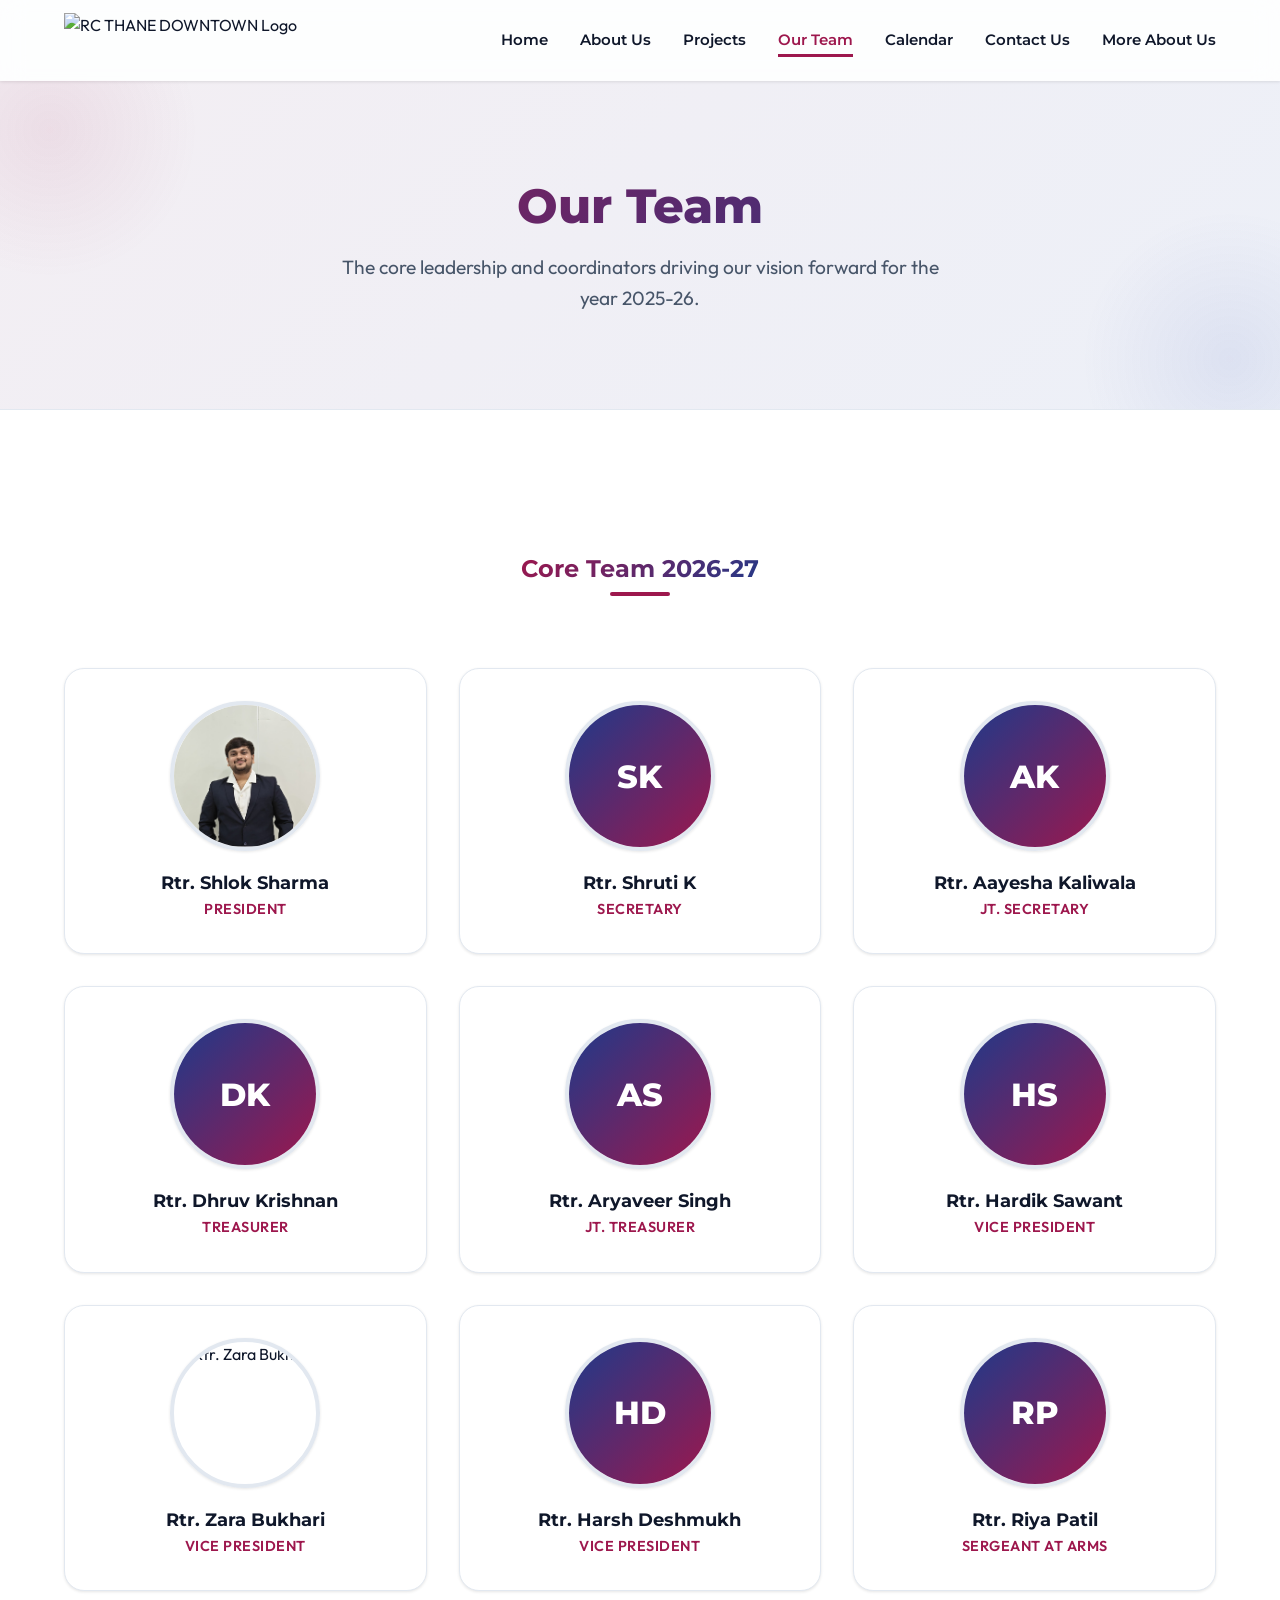
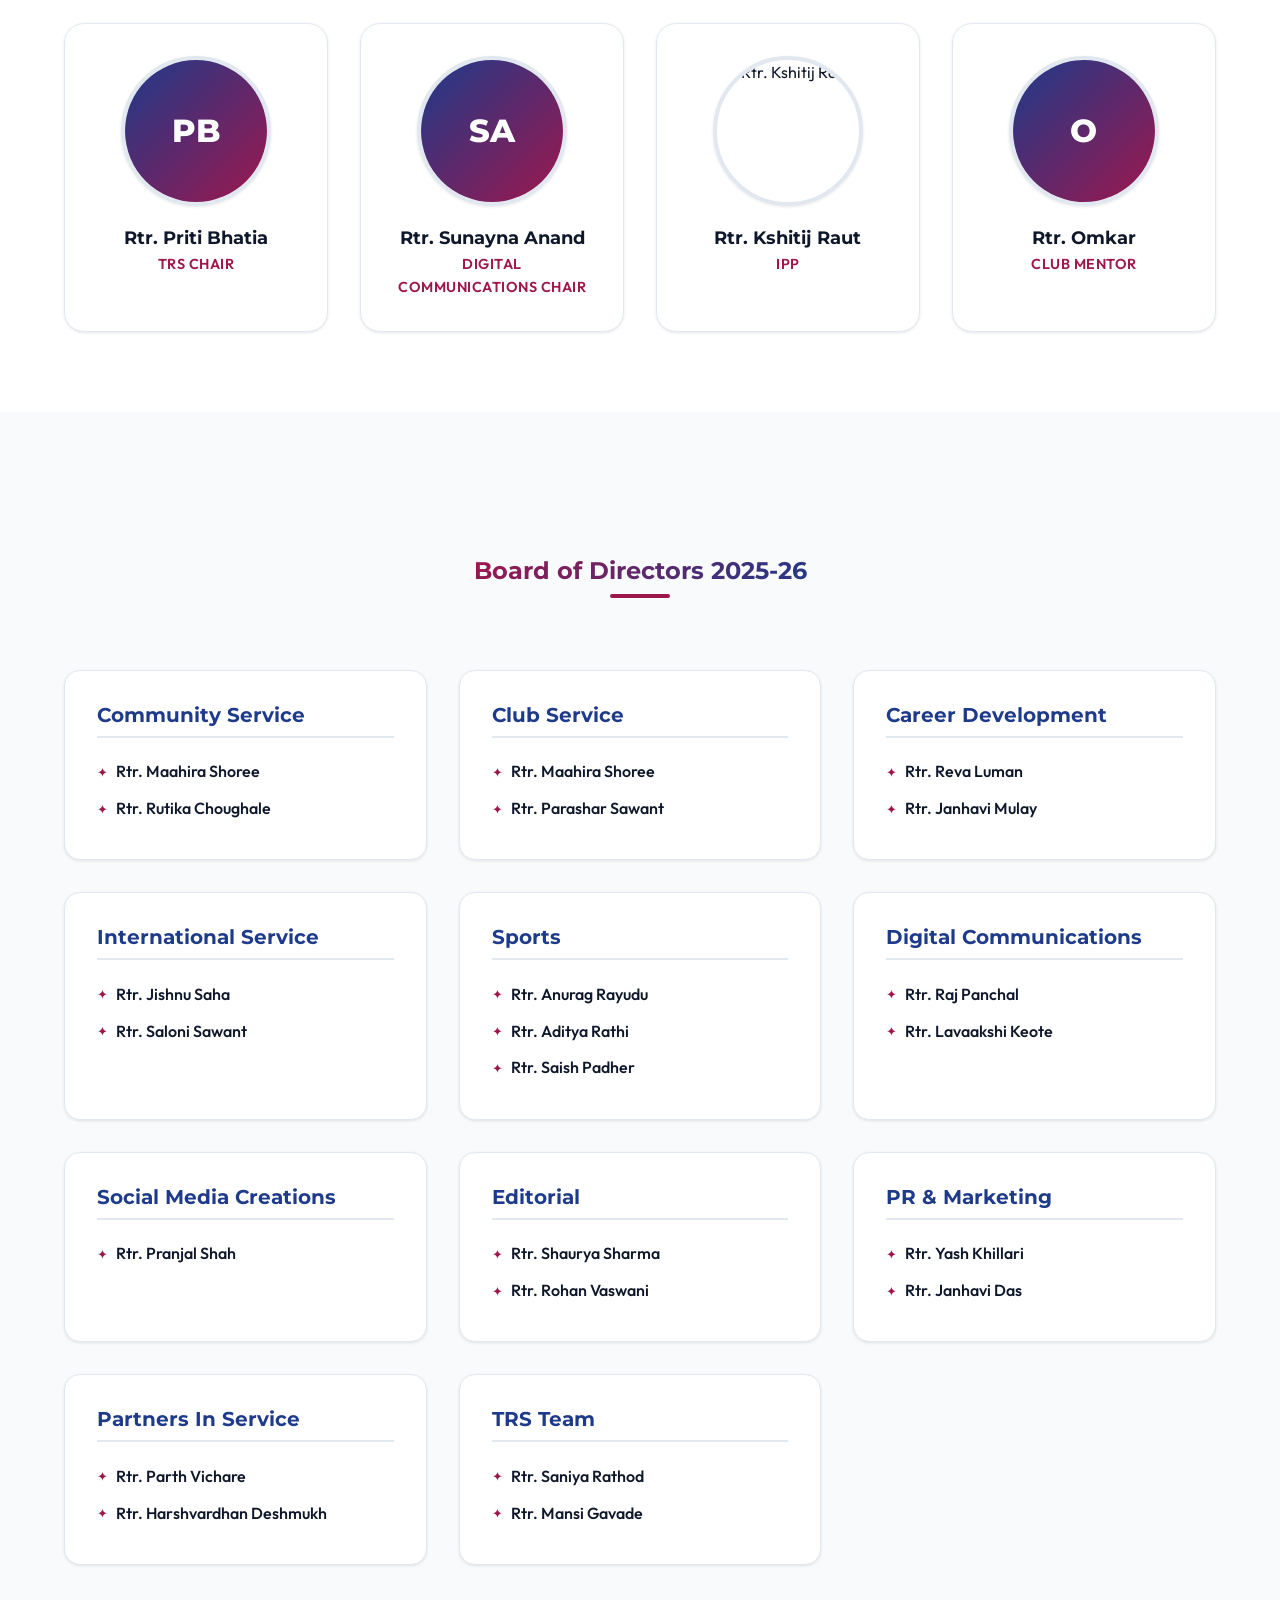
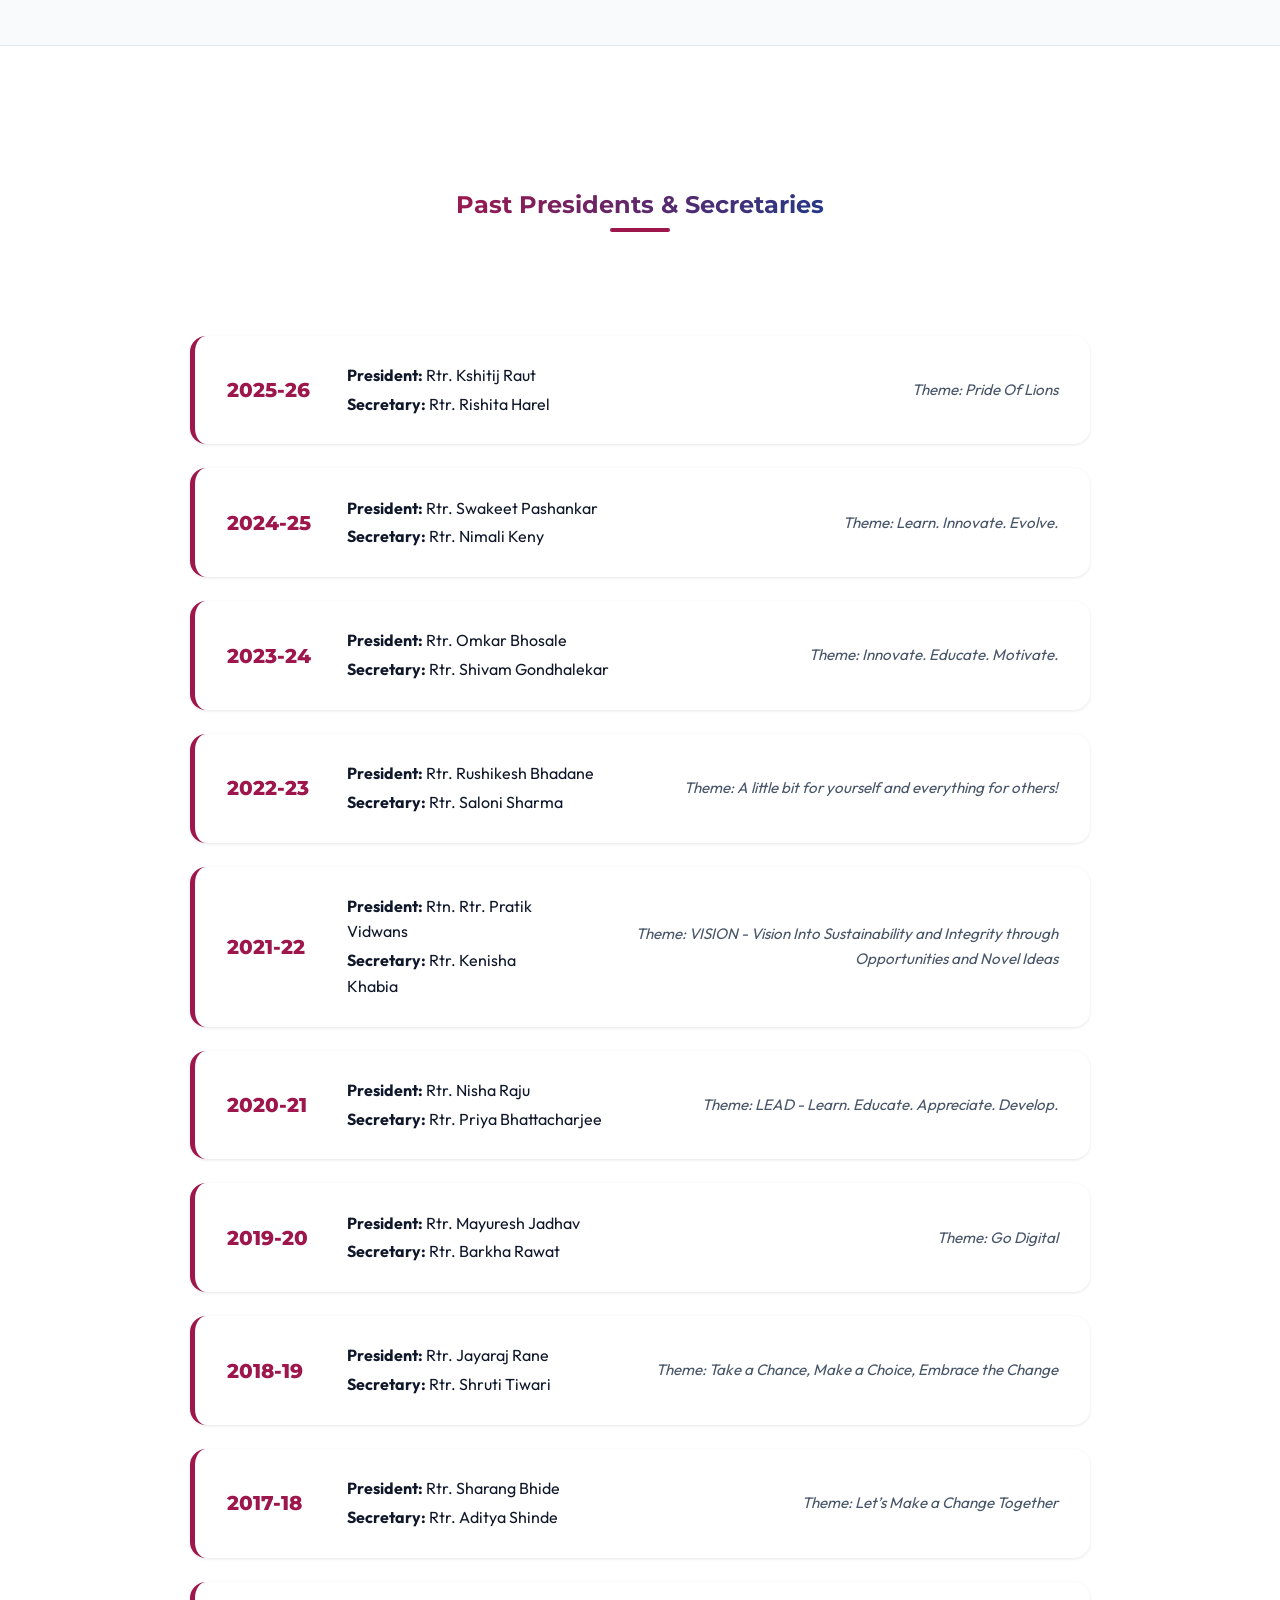
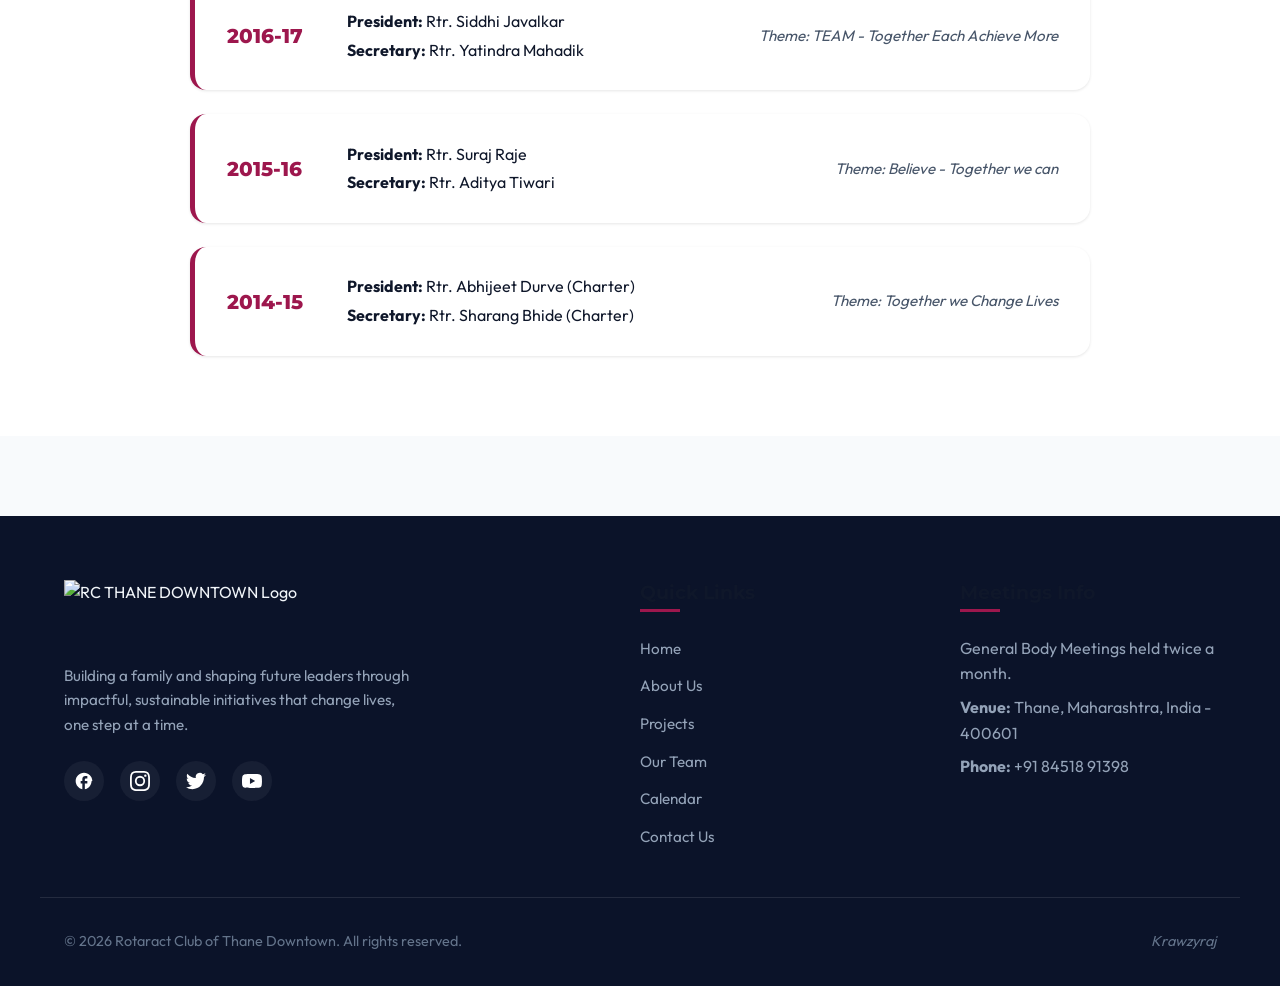
==== commit 9662f22d: "Move Social Media Creations (SMC) up into main BOD grid" ====
--- a/our-team.html
+++ b/our-team.html
@@ -223,6 +223,12 @@
           <div class="bod-member">Rtr. Lavaakshi Keote</div>
         </div>
 
+        <!-- Social Media Creations -->
+        <div class="bod-card">
+          <h3>Social Media Creations</h3>
+          <div class="bod-member">Rtr. Pranjal Shah</div>
+        </div>
+
         <!-- Editorial -->
         <div class="bod-card">
           <h3>Editorial</h3>
@@ -245,16 +251,10 @@
         </div>
 
         <!-- TRS -->
-        <div class="bod-card" style="grid-column: span 3; max-width: 320px; margin: 0 auto;">
+        <div class="bod-card">
           <h3>TRS Team</h3>
           <div class="bod-member">Rtr. Saniya Rathod</div>
           <div class="bod-member">Rtr. Mansi Gavade</div>
-        </div>
-
-        <!-- SMC -->
-        <div class="bod-card" style="grid-column: span 3; max-width: 320px; margin: 0 auto;">
-          <h3>Social Media Creations=</h3>
-          <div class="bod-member">Rtr. Pranjal Shah</div>
         </div>
 
       </div>
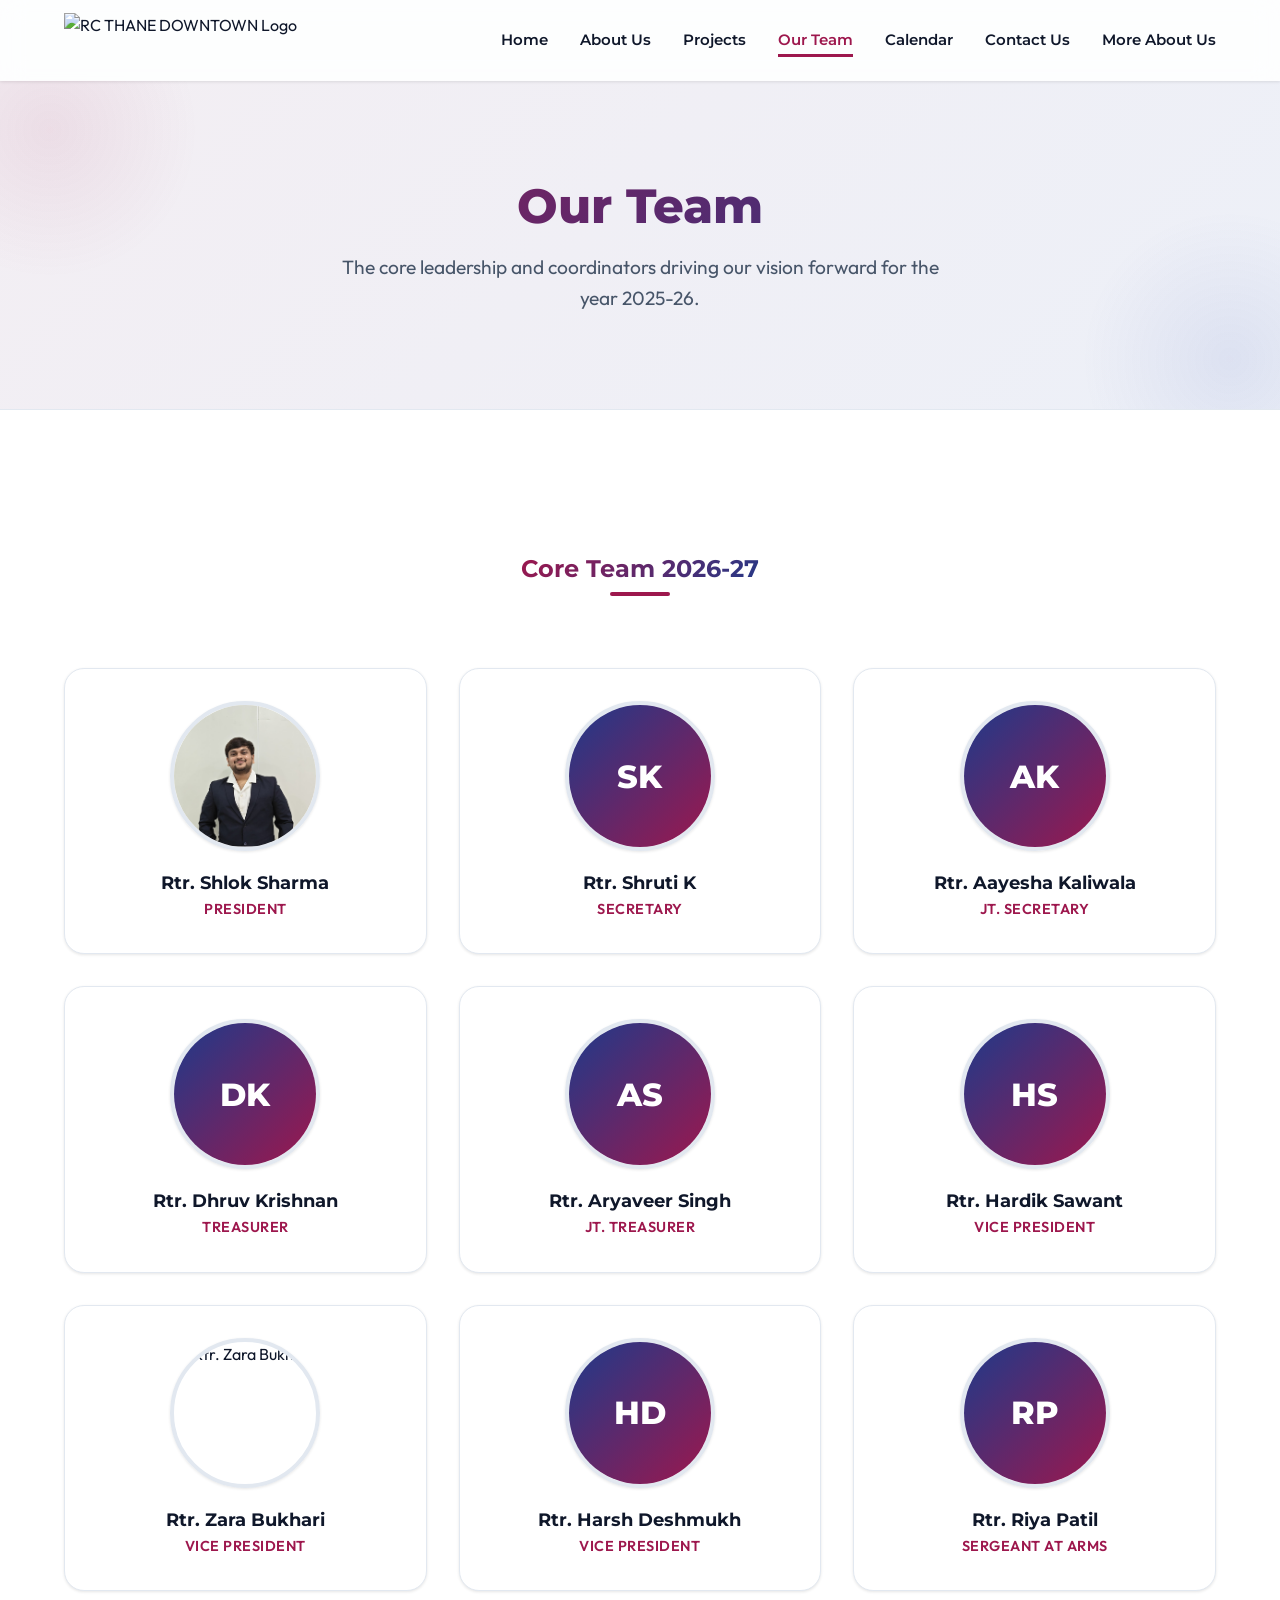
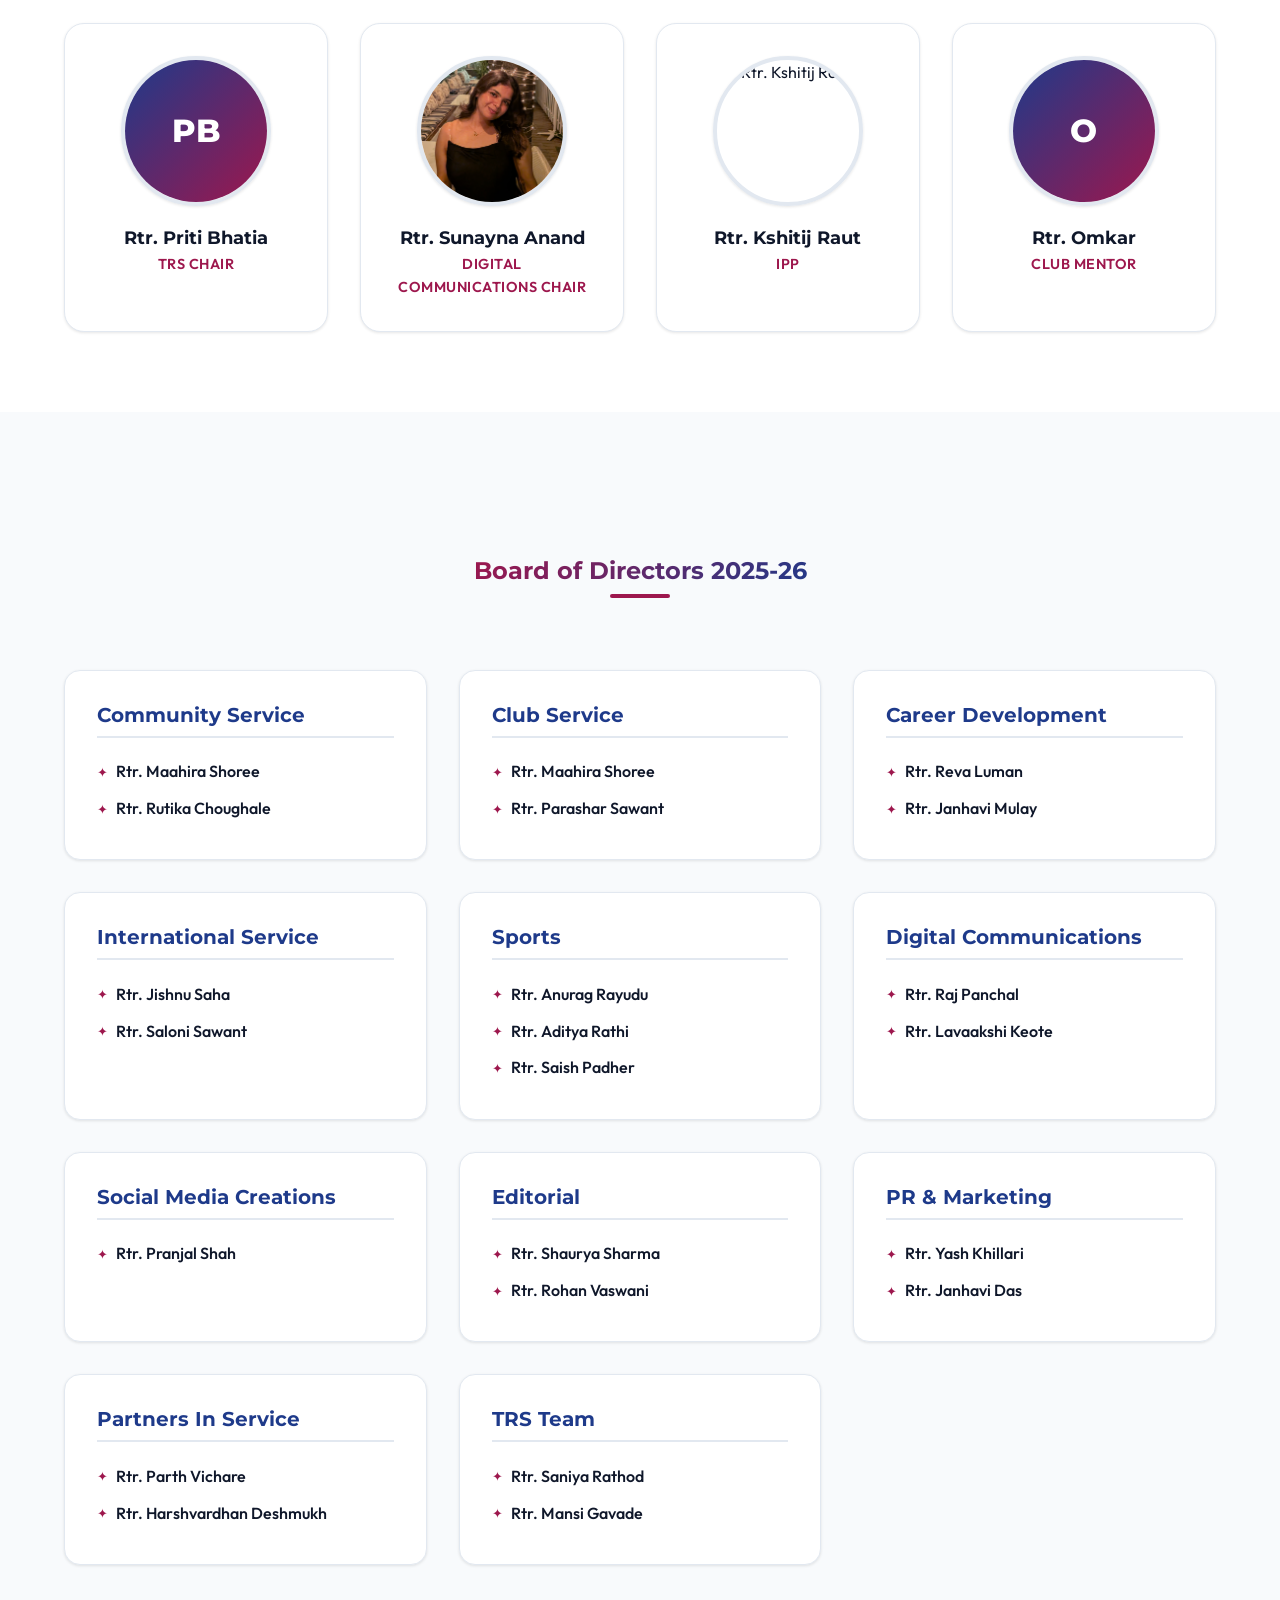
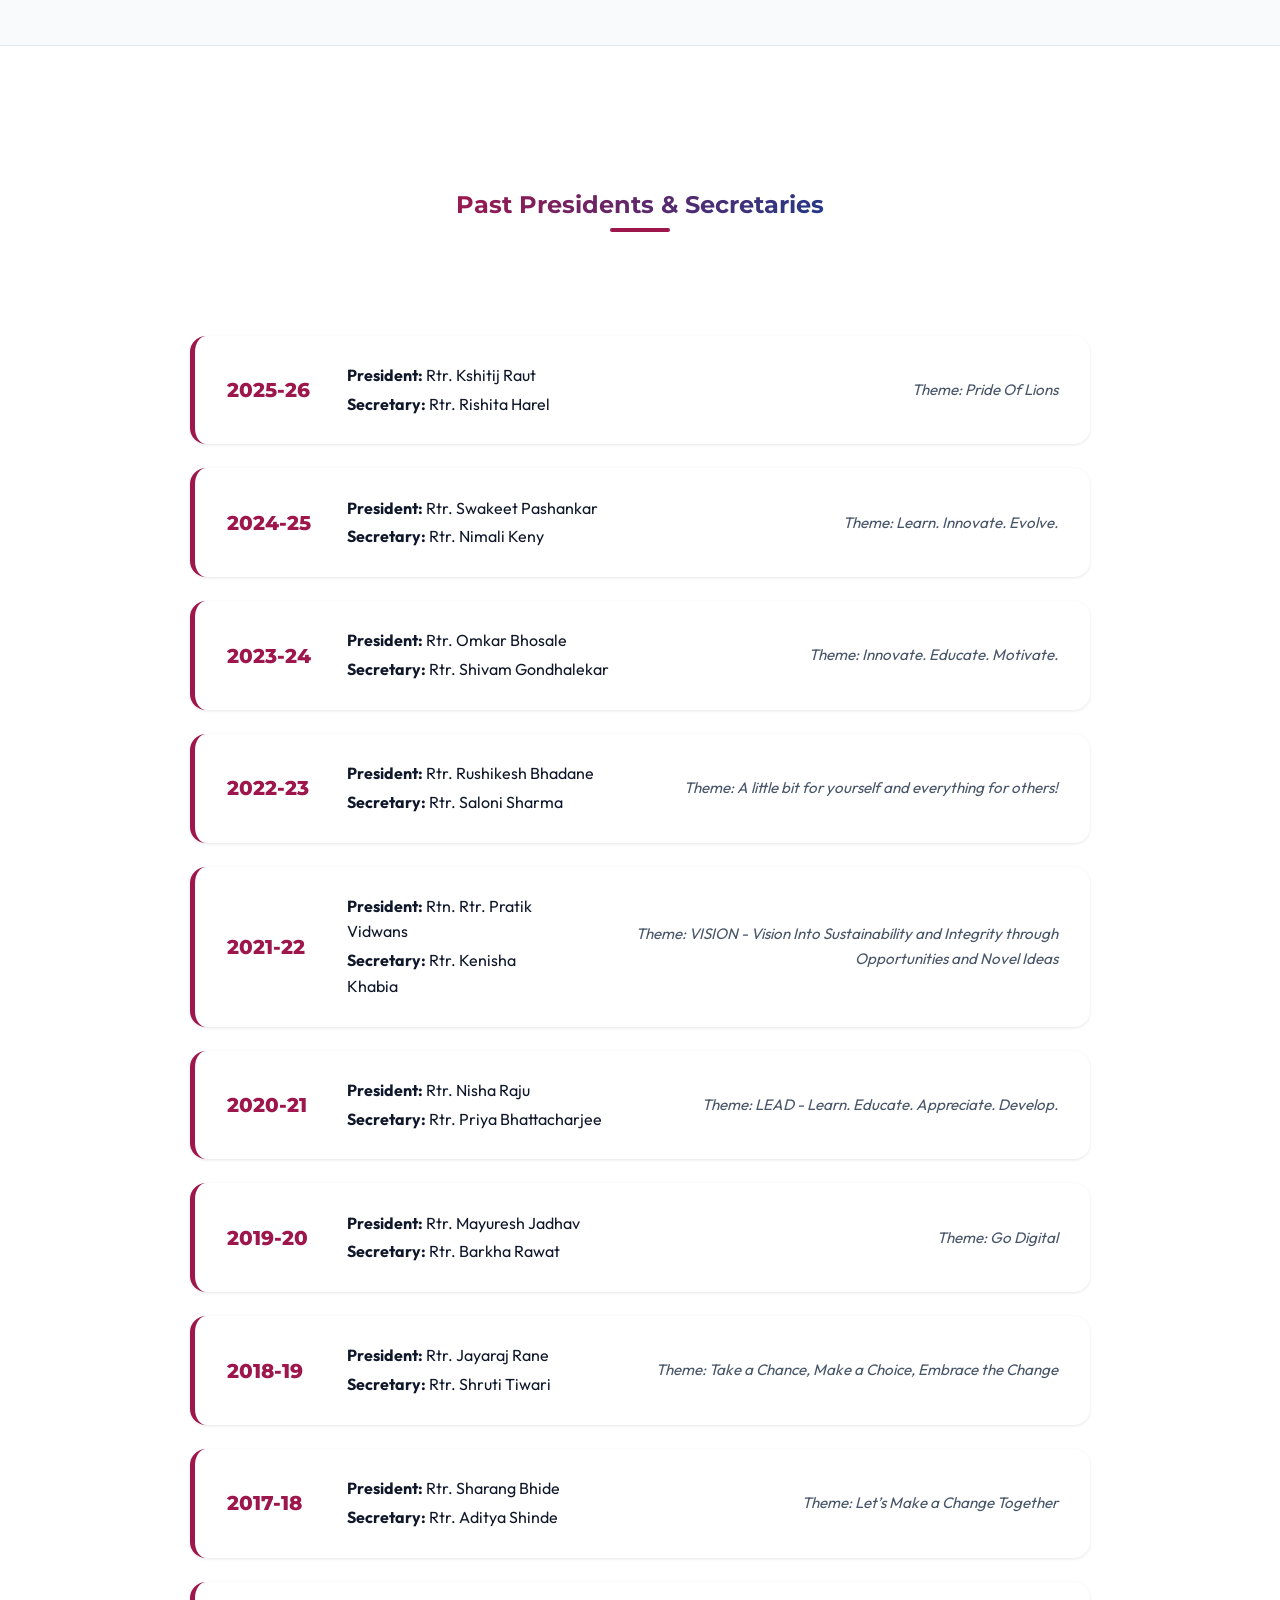
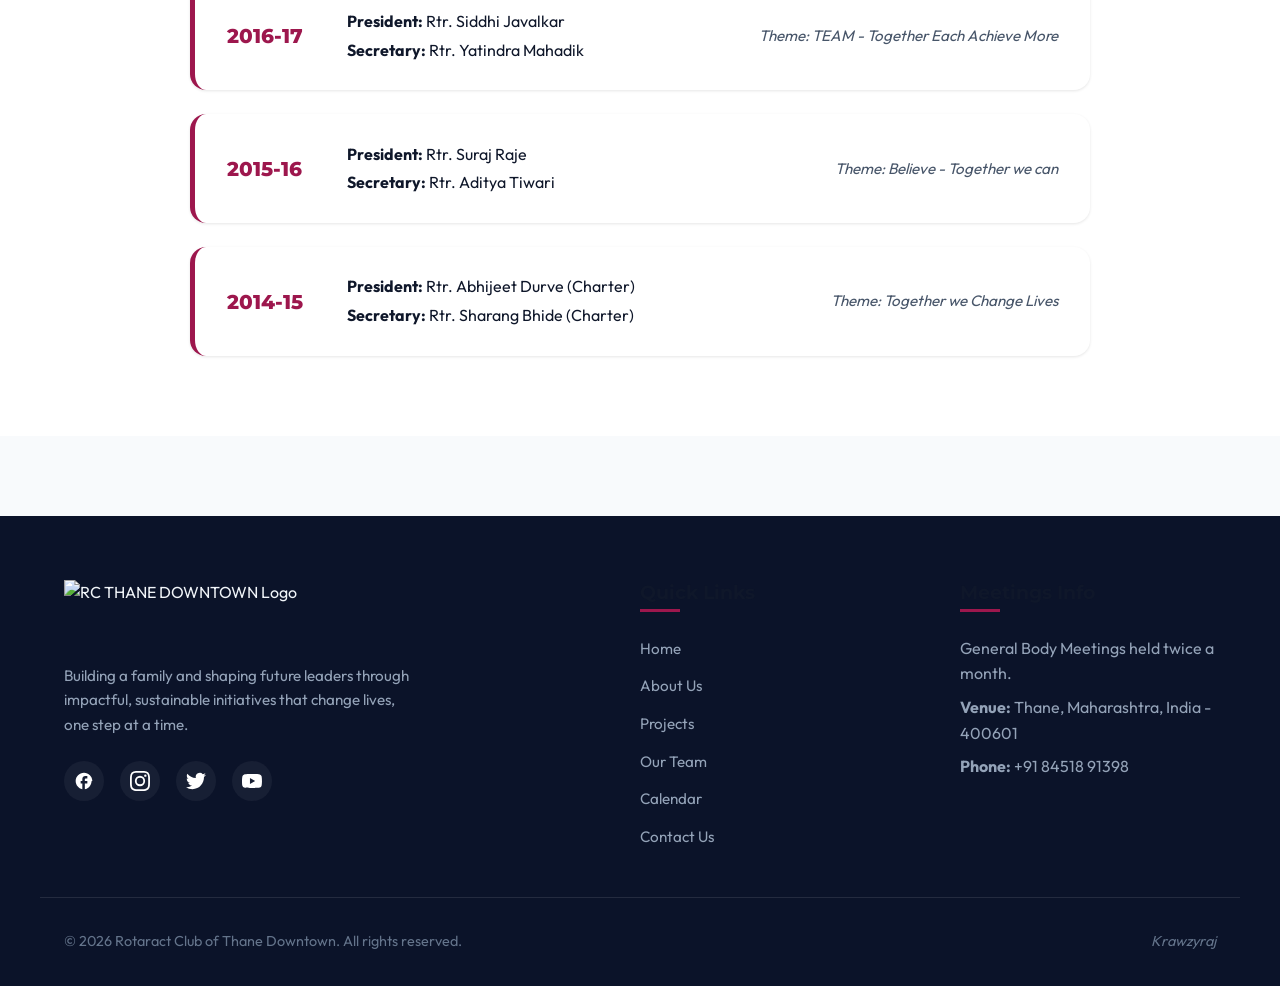
==== commit b0aff4dc: "Update photo for Digital Communications Chair Rtr. Sunayna Anand" ====
--- a/our-team.html
+++ b/our-team.html
@@ -142,7 +142,7 @@
         <!-- Digital Communications Chair -->
         <div class="team-card team-card-span-3">
           <div class="team-avatar-wrapper">
-            <div class="avatar-placeholder">SA</div>
+            <img class="team-avatar" src="images/sunayna-anand.png" alt="Rtr. Sunayna Anand">
           </div>
           <h3>Rtr. Sunayna Anand</h3>
           <div class="team-role">Digital Communications Chair</div>
